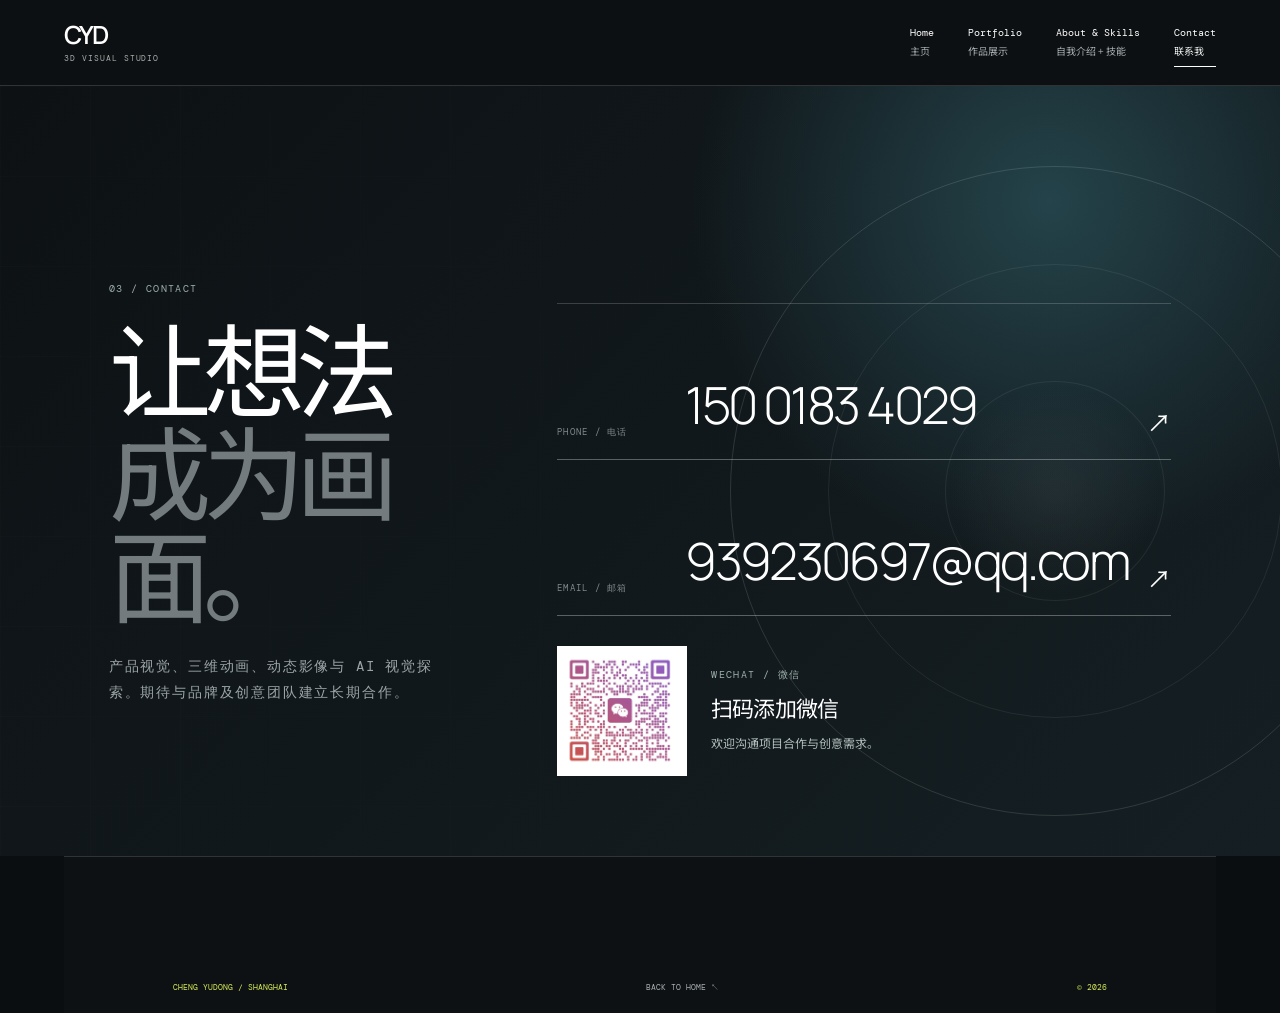
==== contact.html @ 66102607 "Publish Jadon portfolio website" ====
<!doctype html>
<html lang="zh-CN">
<head>
  <meta charset="UTF-8">
  <meta name="viewport" content="width=device-width, initial-scale=1.0">
  <meta name="description" content="联系三维视觉设计师程玉栋。">
  <title>联系我 | 程玉栋</title>
  <link rel="preconnect" href="https://fonts.googleapis.com">
  <link rel="preconnect" href="https://fonts.gstatic.com" crossorigin>
  <link href="https://fonts.googleapis.com/css2?family=DM+Mono:wght@400;500&family=Manrope:wght@300;400;500;600&family=Noto+Sans+SC:wght@300;400;500;600&display=swap" rel="stylesheet">
  <link rel="stylesheet" href="styles.css">
</head>
<body class="contact-page">
  <header class="inner-header dark"><a class="inner-logo" href="index.html"><b>CYD</b><span>3D VISUAL STUDIO</span></a><nav><a href="index.html">Home <small>主页</small></a><a href="works.html">Portfolio <small>作品展示</small></a><a href="profile.html">About & Skills <small>自我介绍 + 技能</small></a><a class="active" href="contact.html">Contact <small>联系我</small></a></nav><button class="menu-toggle" aria-label="打开导航" aria-expanded="false"><i></i><i></i></button></header>
  <main class="contact-main">
    <div class="contact-orbit"></div>
    <section class="contact-lead"><p>03 / CONTACT</p><h1>让想法<br><span>成为画面。</span></h1><p>产品视觉、三维动画、动态影像与 AI 视觉探索。期待与品牌及创意团队建立长期合作。</p></section>
    <section class="contact-details"><a class="contact-line" href="tel:15001834029"><small>PHONE / 电话</small><strong>150 0183 4029</strong><b>↗</b></a><a class="contact-line" href="mailto:939230697@qq.com"><small>EMAIL / 邮箱</small><strong>939230697@qq.com</strong><b>↗</b></a><div class="wechat-card"><img src="assets/profile/wechat-qr.jpg" alt="程玉栋微信二维码"><div><small>WECHAT / 微信</small><strong>扫码添加微信</strong><p>欢迎沟通项目合作与创意需求。</p></div></div></section>
  </main>
  <footer class="contact-foot"><span>CHENG YUDONG / SHANGHAI</span><a href="index.html">BACK TO HOME ↖</a><span>© 2026</span></footer>
  <script src="script.js"></script>
</body>
</html>
---- styles.css ----
:root{--ink:#111314;--muted:#697074;--paper:#f4f2ee;--line:#d9d7d2;--lime:#d7ed54;--accent:#8ca3ff}*{box-sizing:border-box}html{scroll-behavior:smooth}body{margin:0;color:var(--ink);background:var(--paper);font-family:Manrope,"Noto Sans SC",sans-serif}button{font:inherit}.site-header{height:82px;display:flex;align-items:center;padding:0 4.2vw;position:absolute;inset:0 0 auto;z-index:5;color:#fff;border-bottom:1px solid #ffffff26}.logo{font-size:25px;line-height:1;font-weight:700;letter-spacing:-.08em;color:inherit;text-decoration:none}.logo span,footer span{color:var(--lime)}.desktop-nav{display:flex;gap:28px;margin:auto}.desktop-nav a,.header-call{color:inherit;text-decoration:none;font:500 10px "DM Mono",monospace;letter-spacing:.04em}.header-call{border:1px solid #ffffff55;border-radius:50px;padding:10px 14px}.header-call b{color:var(--lime);margin-left:7px}.menu-toggle{display:none}.hero{min-height:710px;height:100vh;max-height:980px;background:#111;position:relative;overflow:hidden;color:#fff}.hero-image{position:absolute;inset:0;background:linear-gradient(90deg,#0c1218cc 0%,#0b121455 43%,#080d0f60 100%),url('assets/works/x1.jpg') center/cover;transform:scale(1.03);animation:heroZoom 12s ease-out both}.hero-shadow{position:absolute;inset:auto 0 0;height:60%;background:linear-gradient(transparent,#0b0e10aa)}@keyframes heroZoom{to{transform:scale(1)}}.hero-content{position:absolute;z-index:1;left:12vw;top:26vh}.kicker,.eyebrow{font:500 10px "DM Mono",monospace;letter-spacing:.13em;margin:0;color:inherit}.kicker:before,.eyebrow:before{content:"";display:inline-block;width:28px;height:1px;background:currentColor;margin:0 10px 3px 0}.hero h1{font-size:clamp(66px,9.2vw,145px);line-height:.82;letter-spacing:-.09em;margin:25px 0}.hero h1 span{font-size:.23em;letter-spacing:.09em;font-weight:500}.hero-description{font-size:15px;line-height:1.9;color:#e4e9ed}.round-link{display:flex;align-items:center;justify-content:center;flex-direction:column;margin-top:55px;width:110px;height:110px;border:1px solid #ffffff77;border-radius:50%;color:#fff;text-decoration:none;transition:.3s}.round-link:hover{color:var(--ink);background:var(--lime);border-color:var(--lime);transform:rotate(-6deg)}.round-link small{font:9px "DM Mono",monospace;letter-spacing:.08em}.round-link strong{font-size:12px}.round-link b{margin-top:5px}.hero-side{position:absolute;z-index:1;right:4.2vw;bottom:130px;writing-mode:vertical-rl;font:9px "DM Mono",monospace;letter-spacing:.14em;color:#d7ed54}.hero-bottom{position:absolute;z-index:1;bottom:24px;left:4.2vw;right:4.2vw;display:flex;justify-content:space-between;color:#d5d8d9;font:9px "DM Mono",monospace;letter-spacing:.12em}.section{padding:130px 8.5vw;display:grid;grid-template-columns:18% 1fr;gap:7vw}.section-label{font:10px "DM Mono",monospace;letter-spacing:.09em;line-height:1.7}.section-label span{display:block;color:#9ca1a1;margin-bottom:18px}.section-label p{margin:0;font-family:Manrope,"Noto Sans SC",sans-serif;font-weight:600}.about{background:#fff;grid-template-columns:16% 1fr 30%;gap:5vw}.about-main h2,.skill-intro h2,.works h2,.experience h2,footer h2{font-weight:600;letter-spacing:-.065em;line-height:1.15;margin:18px 0 28px;font-size:clamp(36px,4.1vw,63px)}.about-main h2 em,.skill-intro em,footer h2 em{font-style:normal;color:#8096e7}.about-text{max-width:590px;color:var(--muted);font-size:14px;line-height:2}.facts{display:grid;grid-template-columns:repeat(3,1fr);max-width:630px;margin-top:48px;border-top:1px solid var(--line);padding-top:20px}.facts div{display:flex;flex-direction:column;gap:5px}.facts b{font-size:26px;letter-spacing:-.06em}.facts sup{font-size:12px;color:#8299e7}.facts span{font-size:11px;color:var(--muted)}.about-card{align-self:end;background:#eff0ec}.about-card img{width:100%;display:block;aspect-ratio:1.2;object-fit:cover}.about-card div{padding:22px}.about-card small{font:9px "DM Mono",monospace;color:#7581ac}.about-card strong{display:block;margin-top:10px;line-height:1.7;font-size:14px}.soft-section{background:#e8e9e4;grid-template-columns:18% 1fr}.skill-intro{max-width:600px}.skill-intro>p:last-child{font-size:14px;color:#62686b;line-height:1.9;max-width:430px}.tool-grid{grid-column:2;display:grid;grid-template-columns:repeat(4,1fr);margin-top:30px;border-top:1px solid #cdd0c7}.tool{min-height:270px;padding:27px 22px;border-right:1px solid #cdd0c7;position:relative}.tool:first-child{border-left:1px solid #cdd0c7}.tool-no{font:9px "DM Mono",monospace;color:#8d9292}.tool-icon{display:block;width:39px;height:39px;margin:35px 0 28px;position:relative}.cube{border:1.5px solid #111;transform:rotate(30deg) skewY(-12deg)}.sun{border:1.5px solid #111;border-radius:50%;box-shadow:0 -11px 0 -10px #111,0 11px 0 -10px #111,11px 0 0 -10px #111,-11px 0 0 -10px #111}.layers:before,.layers:after{content:"";position:absolute;width:30px;height:19px;border:1.5px solid #111;transform:skewY(-20deg)}.layers:before{top:8px;left:4px}.layers:after{top:16px;left:9px}.frame{border:1.5px solid #111;border-radius:50% 50% 0 50%}.tool h3{font-size:14px;margin:0 0 12px}.tool p{font-size:11px;line-height:1.8;color:#6d7274;margin:0}.works{display:block;background:#fff;padding-top:130px}.works-heading{display:grid;grid-template-columns:18% 1fr 200px;align-items:end;margin-bottom:42px}.works-heading h2{margin-bottom:0}.works-note{font-size:11px;line-height:1.8;color:var(--muted);margin:0}.work-filters{display:flex;gap:27px;border-bottom:1px solid var(--line);padding-bottom:18px;margin-bottom:32px}.work-filters button{border:0;background:none;padding:0;color:#899093;font-size:11px;cursor:pointer}.work-filters button.active{color:#111;font-weight:700}.work-grid{display:grid;grid-template-columns:repeat(12,1fr);gap:22px}.work-card{border:0;padding:0;grid-column:span 4;background:#e8e8e8;position:relative;min-height:260px;cursor:pointer;overflow:hidden;text-align:left}.work-card.card-wide{grid-column:span 8}.work-card.card-tall{grid-row:span 2}.work-card img{display:block;width:100%;height:100%;min-height:260px;object-fit:cover;transition:transform .8s cubic-bezier(.2,.75,.2,1),filter .4s}.work-card span{position:absolute;inset:auto 0 0;padding:20px;color:#fff;background:linear-gradient(transparent,#091014d9);display:flex;flex-direction:column;gap:3px;opacity:0;transform:translateY(10px);transition:.35s}.work-card small{font:9px "DM Mono",monospace;letter-spacing:.1em;color:var(--lime)}.work-card b{font-size:16px}.work-card i{font-style:normal;font-size:10px;margin-top:5px}.work-card:hover img{transform:scale(1.045);filter:brightness(.75)}.work-card:hover span{opacity:1;transform:none}.work-card.hidden{display:none}.experience{background:#15191d;color:#f6f7f5}.experience .section-label span{color:#87919a}.experience-content h2 span{color:var(--lime)}.experience-list{margin-top:65px;border-top:1px solid #ffffff29}.experience-list article{display:grid;grid-template-columns:150px 1fr;gap:40px;padding:26px 0;border-bottom:1px solid #ffffff29}.experience-list time{font:10px "DM Mono",monospace;color:var(--lime)}.experience-list h3{font-size:17px;margin:0 0 5px}.experience-list b{font-size:11px;color:#a9b1b9}.experience-list p{font-size:12px;line-height:1.8;color:#aeb5ba;max-width:550px;margin:13px 0 0}footer{padding:130px 8.5vw 26px;background:var(--lime);color:#15191d}footer h2{font-size:clamp(47px,6.5vw,100px);margin:25px 0 70px}footer h2 em{color:#7183c8}.phone{border-bottom:1px solid #465034;padding-bottom:20px;display:flex;gap:25px;align-items:baseline;max-width:600px;color:inherit;text-decoration:none;font-size:clamp(25px,3.5vw,52px);letter-spacing:-.06em}.phone span{font:10px "DM Mono",monospace;letter-spacing:.1em;color:#566536}.phone b{margin-left:auto;font-size:24px}.footer-bottom{border-top:1px solid #53632d;margin-top:130px;padding-top:20px;display:flex;justify-content:space-between;align-items:center;font:9px "DM Mono",monospace;letter-spacing:.05em}.footer-bottom>a{color:#111;text-decoration:none}.footer-bottom>a:first-child{font:700 22px Manrope,sans-serif;letter-spacing:-.07em}.footer-bottom p{margin:0}.lightbox{padding:0;border:0;max-width:min(1000px,90vw);background:#101214;color:white}.lightbox::backdrop{background:#000c}.lightbox img{display:block;max-width:100%;max-height:75vh;object-fit:contain}.lightbox div{padding:18px 22px}.lightbox small{font:10px "DM Mono",monospace;color:var(--lime)}.lightbox h3{margin:7px 0 0;font-size:19px}.close-lightbox{position:absolute;z-index:1;right:9px;top:9px;border:0;width:32px;height:32px;border-radius:50%;background:#ffffffdd;font-size:22px;cursor:pointer}.reveal{opacity:0;transform:translateY(22px);transition:opacity .7s ease,transform .7s ease}.reveal.visible{opacity:1;transform:none}
@media(max-width:800px){.site-header{height:68px;padding:0 6vw}.desktop-nav{position:absolute;top:68px;left:0;right:0;background:#14191e;display:none;flex-direction:column;padding:25px 6vw;gap:20px}.desktop-nav.open{display:flex}.header-call{display:none}.menu-toggle{display:flex;width:28px;height:20px;margin-left:auto;padding:0;background:transparent;border:0;flex-direction:column;justify-content:center;gap:7px}.menu-toggle i{display:block;width:25px;height:1px;background:#fff}.hero{min-height:650px;height:88vh}.hero-content{left:7vw;top:24vh}.hero-side{right:6vw;bottom:105px}.hero-bottom{left:6vw;right:6vw;font-size:8px}.section,.about{padding:85px 6vw;grid-template-columns:1fr;gap:35px}.section-label{display:flex;align-items:center;gap:18px}.section-label span{margin:0}.about-card{max-width:380px}.facts{gap:16px}.soft-section{grid-template-columns:1fr}.skill-intro h2{margin-top:14px}.tool-grid{grid-column:auto;grid-template-columns:1fr 1fr;margin-top:0}.tool{min-height:250px;border-bottom:1px solid #cdd0c7}.tool:nth-child(3){border-left:1px solid #cdd0c7}.works{padding:85px 6vw}.works-heading{grid-template-columns:1fr;gap:25px}.work-filters{gap:15px;overflow:auto;white-space:nowrap}.work-grid{grid-template-columns:1fr 1fr;gap:12px}.work-card,.work-card.card-wide{grid-column:span 1;min-height:160px}.work-card.card-tall{grid-row:span 1}.work-card img{min-height:160px}.work-card span{opacity:1;transform:none;padding:12px}.work-card b{font-size:12px}.work-card i{display:none}.experience-list article{grid-template-columns:1fr;gap:13px}.experience-content h2{font-size:40px}.phone{flex-wrap:wrap;gap:8px}.phone b{margin-left:auto}.footer-bottom{margin-top:75px;gap:12px;flex-wrap:wrap}.footer-bottom p{order:3;width:100%}}
@media(prefers-reduced-motion:reduce){html{scroll-behavior:auto}.hero-image{animation:none}.reveal{opacity:1;transform:none;transition:none}}

/* Software cards use their corresponding local vector marks. */
.app-icon img{display:block;width:32px;height:32px;object-fit:contain}.ai-featured{box-shadow:inset 0 0 0 1px #8aa6ff}
.profile-portrait{display:block;width:100%;height:410px;object-fit:cover;object-position:center 43%;background:#dce5e6}.film-card video{width:100%;height:100%;display:block;object-fit:cover;background:#101315;transition:transform .7s cubic-bezier(.2,.75,.2,1),filter .35s}.film-card:hover video{transform:scale(1.04);filter:brightness(.77)}

/* Refined identity, provided software marks, and contact layout. */
.cv-brand span{font-family:Manrope,"Noto Sans SC",sans-serif}.cv-intro h1{font-family:Manrope,"Noto Sans SC",sans-serif;font-size:clamp(49px,6.2vw,90px);line-height:.9;letter-spacing:-.075em}.cv-intro h1 span{font-family:Manrope,sans-serif;font-size:.32em;letter-spacing:.11em;margin-top:22px;text-transform:uppercase;color:#68726f}.cv-summary{font-size:15px;line-height:2.05;max-width:550px}.cv-card-grid{grid-template-columns:repeat(3,1fr)}.cv-card-grid article{min-height:246px;padding:26px}.cv-card-grid .app-icon{width:62px;height:62px;margin-bottom:30px;background:#f2f3f1!important;border:1px solid #e1e3df;border-radius:14px;padding:8px}.cv-card-grid .app-icon img{width:100%;height:100%;object-fit:contain}.inner-header nav a{display:flex;flex-direction:column;gap:4px}.inner-header nav a small{font:10px "Noto Sans SC",sans-serif;letter-spacing:0;color:#a4acad}.inner-header nav a.active small{color:#e5ecea}.contact-page{background:#0d1114;color:#f4f7f4}.contact-main{min-height:calc(100vh - 80px);padding:160px 8.5vw 95px;display:grid;grid-template-columns:1.05fr .95fr;gap:8vw;position:relative;overflow:hidden;background:radial-gradient(circle at 82% 15%,#24434a 0,transparent 29%),linear-gradient(135deg,#0d1114,#151f23)}.contact-main:after{content:"";position:absolute;inset:0;background:linear-gradient(90deg,#ffffff06 1px,transparent 1px),linear-gradient(#ffffff05 1px,transparent 1px);background-size:90px 90px;mask-image:linear-gradient(90deg,#0008,transparent 88%);pointer-events:none}.contact-lead,.contact-details{position:relative;z-index:1}.contact-lead>p:first-child,.contact-details small{font:10px "DM Mono",monospace;letter-spacing:.14em;color:#9caea9}.contact-lead h1{font-size:clamp(64px,7.5vw,124px);font-weight:300;letter-spacing:-.09em;line-height:.83;margin:30px 0}.contact-lead h1 span{color:#a7d9cf}.contact-lead>p:last-child{max-width:430px;font-size:14px;line-height:2;color:#b7c2c0}.contact-details{align-self:end;border-top:1px solid #ffffff2e}.contact-line{display:grid;grid-template-columns:132px 1fr auto;gap:18px;align-items:end;padding:23px 0;border-bottom:1px solid #ffffff2e;color:#f4f7f4;text-decoration:none;transition:.25s}.contact-line:hover{color:#b6ede0;padding-left:9px}.contact-line strong{font-size:clamp(19px,2.25vw,32px);font-weight:300;letter-spacing:-.045em}.contact-line b{font-size:22px;font-weight:400}.wechat-card{display:grid;grid-template-columns:130px 1fr;gap:24px;align-items:center;padding:30px 0 0}.wechat-card img{width:130px;aspect-ratio:1;object-fit:cover;background:#fff;padding:5px}.wechat-card div{display:flex;flex-direction:column;gap:9px}.wechat-card strong{font-size:22px;font-weight:400;letter-spacing:-.04em}.wechat-card p{font-size:12px;color:#aebbb8;line-height:1.8;margin:0}.contact-main aside{display:none}.contact-foot{background:#0d1114;border-top:1px solid #ffffff24;color:#9caea9}.contact-foot a{color:#e7f6f1}.contact-orbit{border-color:#73baad33}.contact-page .inner-header{background:#0d1114;border-bottom-color:#ffffff24}
@media(max-width:800px){.cv-intro h1{font-size:55px}.cv-card-grid{grid-template-columns:1fr 1fr}.contact-main{min-height:auto;padding:120px 6vw 70px;grid-template-columns:1fr;gap:60px}.contact-lead h1{font-size:63px}.contact-line{grid-template-columns:1fr auto;gap:8px}.contact-line small{grid-column:1/-1}.contact-line strong{font-size:21px}.wechat-card{grid-template-columns:105px 1fr}.wechat-card img{width:105px}.inner-header nav a small{display:block}}
.cv-intro h1{font-family:"Noto Serif SC","Songti SC",serif;font-size:clamp(38px,4.5vw,62px);letter-spacing:.04em;line-height:1.1}.cv-intro h1 .name-cn{display:block;font-size:1em;font-weight:500}.cv-intro h1 .name-en{display:block;margin-top:13px;font-family:Manrope,sans-serif;font-size:.35em;font-weight:400;letter-spacing:.18em;text-transform:uppercase;color:#68726f}.showcase-nav{background:#111a1e80;backdrop-filter:blur(18px) saturate(140%);-webkit-backdrop-filter:blur(18px) saturate(140%);border-bottom-color:#ffffff2c}.showcase-glass{padding:23px 25px;border:1px solid #ffffff3b;border-radius:18px;background:linear-gradient(135deg,#ffffff26,#ffffff09);backdrop-filter:blur(22px) saturate(145%);-webkit-backdrop-filter:blur(22px) saturate(145%);box-shadow:0 22px 70px #0004}.showcase-glass .showcase-eyebrow{margin:0;color:#e4f1ef;font:10px "DM Mono",monospace;letter-spacing:.16em}.showcase-glass .showcase-link{margin-top:18px}.showcase-slide:after{content:"";position:absolute;inset:0;background:linear-gradient(120deg,#1b3d4770,#07121722 48%,#ffffff10);backdrop-filter:blur(1px);pointer-events:none}.showcase-controls{padding:9px 12px;border:1px solid #ffffff2f;border-radius:15px;background:#10191d85;backdrop-filter:blur(16px);-webkit-backdrop-filter:blur(16px)}
.showcase-hud{position:absolute;z-index:5;left:50%;bottom:4.5vh;transform:translateX(-50%);width:min(580px,88vw);display:flex;flex-direction:column;align-items:center;gap:15px}.showcase-hud .showcase-copy,.showcase-hud .showcase-controls,.showcase-hud .showcase-bottom{position:static;left:auto;right:auto;bottom:auto;margin:0}.showcase-hud .showcase-copy{width:100%;text-align:center}.showcase-hud .showcase-link{margin-left:auto;margin-right:auto}.showcase-hud .showcase-controls{display:flex;align-items:center}.showcase-hud .showcase-bottom{width:100%;font-size:8px}.showcase-hud .showcase-bottom a{margin-left:auto}
.still-section{padding:115px 0 20px;border-top:1px solid #ffffff20}.still-section header{display:flex;align-items:end;gap:25px;margin-bottom:32px}.still-section header p{margin:0;font:10px "DM Mono",monospace;letter-spacing:.13em;color:#93a3a0}.still-section h2{margin:0;font-size:clamp(32px,4vw,58px);font-weight:300;letter-spacing:-.07em}.still-section header span{margin-left:auto;max-width:210px;font-size:12px;line-height:1.7;color:#a6b0ae}.still-grid{display:grid;grid-template-columns:repeat(12,1fr);gap:13px}.still-card{grid-column:span 4;min-height:250px;padding:0;border:0;background:#152025;color:#fff;position:relative;overflow:hidden;cursor:pointer;text-align:left}.still-card.still-wide{grid-column:span 8}.still-card img{width:100%;height:100%;min-height:250px;display:block;object-fit:cover;transition:transform .7s ease,filter .35s}.still-card span{position:absolute;left:0;right:0;bottom:0;padding:20px;font-size:12px;background:linear-gradient(transparent,#071014df);opacity:0;transform:translateY(8px);transition:.3s}.still-card:hover img{transform:scale(1.045);filter:brightness(.78)}.still-card:hover span{opacity:1;transform:none}
.video-wrap{background:#020304}.video-wrap video{transition:opacity .16s ease}.video-wrap video.is-loading{opacity:0}
@media(max-width:800px){.still-section{padding-top:75px}.still-section header{display:block}.still-section header span{display:block;margin:16px 0 0}.still-grid{grid-template-columns:1fr 1fr;gap:9px}.still-card,.still-card.still-wide{grid-column:span 1;min-height:170px}.still-card img{min-height:170px}.still-card span{opacity:1;transform:none;padding:12px;font-size:10px}}
@media(max-width:800px){.showcase-hud{bottom:28px;width:min(460px,88vw);gap:11px}.showcase-hud .showcase-copy{padding:17px 18px}.showcase-hud .showcase-bottom span:nth-child(2){display:none}}

/* Multi-page portfolio layouts */
.site-header:not(.on-dark){position:relative;color:var(--ink);border-bottom:1px solid var(--line)}.site-header:not(.on-dark) .header-call{border-color:#bfc2be}.site-header:not(.on-dark) .desktop-nav a.active{font-weight:700;border-bottom:1px solid #111;padding-bottom:4px}.inner-page{background:#fff;padding:0 8.5vw 130px}.page-title{padding:115px 0 85px;border-bottom:1px solid var(--line);max-width:960px}.page-title h1{font-size:clamp(55px,8vw,122px);line-height:.9;letter-spacing:-.085em;margin:24px 0}.page-title h1 span{font-size:.27em;letter-spacing:.07em}.page-title>p:last-child{font-size:14px;line-height:1.9;color:var(--muted);max-width:500px}.bio-grid{padding:100px 0;display:grid;grid-template-columns:.85fr 1fr;gap:11vw;max-width:1100px}.bio-image img{width:100%;aspect-ratio:.9;object-fit:cover}.bio-grid h2{font-size:clamp(35px,4vw,60px);line-height:1.15;letter-spacing:-.06em;margin:20px 0 28px}.bio-grid h2 span{color:#8296e8}.bio-grid article>p:not(.eyebrow){font-size:14px;line-height:2;color:#5d6569}.value-strip{display:grid;grid-template-columns:repeat(3,1fr);gap:1px;background:var(--line);margin:0 -8.5vw;padding:1px}.value-strip div{padding:45px 8.5vw;background:#15191d;color:white;display:flex;flex-direction:column;gap:7px}.value-strip b{font-size:42px;letter-spacing:-.07em}.value-strip sup{font-size:15px;color:var(--lime)}.value-strip span{font-size:11px;color:#b8c0c4}.career{padding:120px 0 0;max-width:900px}.career h2{font-size:clamp(42px,5vw,75px);letter-spacing:-.07em;margin:18px 0 55px}.timeline{border-top:1px solid var(--line)}.timeline article{display:grid;grid-template-columns:160px 1fr;gap:45px;padding:30px 0;border-bottom:1px solid var(--line)}.timeline time{font:10px "DM Mono",monospace;color:#7990df}.timeline h3{font-size:17px;margin:0 0 7px}.timeline b{font-size:11px;color:#737a7d}.timeline p{font-size:12px;line-height:1.9;color:#677074;max-width:560px}.skill-title{max-width:860px}.skill-detail-grid{display:grid;grid-template-columns:1fr 1fr;gap:1px;background:var(--line);margin:0 -8.5vw;padding:1px}.skill-detail{padding:58px 8.5vw;background:#edf0ea;min-height:420px}.skill-detail:nth-child(2),.skill-detail:nth-child(3){background:#f8f8f5}.skill-detail>span{font:10px "DM Mono",monospace;color:#7d91d8}.skill-detail h2{font-size:27px;letter-spacing:-.04em;margin:45px 0 8px}.skill-detail h3{font:500 11px "DM Mono",monospace;color:#667cbf;margin:0}.skill-detail p{font-size:13px;line-height:1.9;color:#626a6d;margin:25px 0}.skill-detail ul{margin:0;padding:0;list-style:none;font-size:11px;line-height:2;color:#3f4649}.skill-detail li:before{content:'+';color:#738ae3;margin-right:9px}.software-band{margin:0 -8.5vw -130px;padding:80px 8.5vw;background:#15191d;color:white}.software-band p{font:10px "DM Mono",monospace;letter-spacing:.12em;color:var(--lime)}.software-band div{display:flex;flex-wrap:wrap;gap:14px 27px;margin-top:35px}.software-band b{font-size:clamp(17px,2vw,30px);letter-spacing:-.06em}.works-page .page-title{max-width:none}.portfolio-grid{display:grid;grid-template-columns:repeat(12,1fr);gap:23px}.portfolio-card{grid-column:span 4;min-height:300px;display:block;position:relative;overflow:hidden;background:#e9e9e6;text-decoration:none;color:#fff}.portfolio-card.wide{grid-column:span 8}.portfolio-card img{width:100%;height:100%;min-height:300px;object-fit:cover;transition:transform .7s ease,filter .35s}.portfolio-card span{position:absolute;bottom:0;left:0;right:0;padding:24px;display:flex;flex-direction:column;gap:5px;background:linear-gradient(transparent,#0f1519e6);opacity:0;transform:translateY(13px);transition:.35s}.portfolio-card:hover img{transform:scale(1.04);filter:brightness(.77)}.portfolio-card:hover span{opacity:1;transform:none}.portfolio-card small{font:9px "DM Mono",monospace;color:var(--lime)}.portfolio-card b{font-size:16px}.portfolio-card i{font-size:10px;font-style:normal}.portfolio-card.hidden{display:none}.project-page{background:#111519;color:#f6f7f7}.project-main{min-height:100vh;padding:140px 8.5vw 90px}.back-link{font:10px "DM Mono",monospace;letter-spacing:.08em;text-decoration:none;color:#cad0d2}.project-meta{margin:90px 0 45px;max-width:700px}.project-meta h1{font-size:clamp(40px,5vw,80px);line-height:1.05;letter-spacing:-.07em;margin:17px 0}.project-meta>p:last-child{font-size:14px;line-height:1.8;color:#aeb5b8}.video-wrap{background:#050708;max-width:1200px;box-shadow:0 25px 70px #0008}.video-wrap video{display:block;width:100%;max-height:74vh;background:#050708}.project-credit{display:flex;justify-content:space-between;max-width:1200px;padding-top:16px;font:9px "DM Mono",monospace;letter-spacing:.1em;color:#899195}.home-intro{display:grid;grid-template-columns:17% 1fr .9fr;gap:6vw;padding:135px 8.5vw;background:#fff}.section-number{font:10px "DM Mono",monospace;letter-spacing:.1em;margin:0;color:#737d80}.home-intro h2{font-size:clamp(38px,4.6vw,66px);letter-spacing:-.07em;line-height:1.12;margin:18px 0 25px}.home-intro h2 span{color:#8196e6}.home-intro p:not(.eyebrow){font-size:14px;line-height:2;color:#626b6f;max-width:450px}.line-link{display:inline-flex;align-items:center;gap:30px;margin-top:28px;padding-bottom:7px;border-bottom:1px solid #667078;color:#111;text-decoration:none;font-size:12px}.line-link b{color:#7b90dc}.home-intro-image img{width:100%;height:100%;object-fit:cover;min-height:370px}.home-work-preview{padding:115px 8.5vw;background:#e9ece5}.preview-head{display:flex;justify-content:space-between;align-items:center;margin-bottom:35px}.preview-head .line-link{margin:0}.preview-grid{display:grid;grid-template-columns:2fr 1fr 1fr;gap:18px}.preview-card{display:block;position:relative;min-height:310px;overflow:hidden;color:#fff;text-decoration:none}.preview-card img{width:100%;height:100%;object-fit:cover;position:absolute;inset:0;transition:transform .7s}.preview-card span{position:absolute;inset:auto 0 0;padding:20px;background:linear-gradient(transparent,#0d1215df);display:flex;flex-direction:column;gap:4px}.preview-card small{font:9px "DM Mono",monospace;color:var(--lime)}.preview-card b{font-size:16px}.preview-card i{font-size:10px;font-style:normal}.preview-card:hover img{transform:scale(1.05)}
@media(max-width:800px){.site-header:not(.on-dark) .menu-toggle i{background:#111}.page-title{padding:80px 0 60px}.inner-page{padding:0 6vw 80px}.bio-grid{grid-template-columns:1fr;gap:40px;padding:65px 0}.value-strip{margin:0 -6vw;grid-template-columns:1fr}.value-strip div{padding:30px 6vw}.career{padding-top:75px}.timeline article{grid-template-columns:1fr;gap:14px}.skill-detail-grid{grid-template-columns:1fr;margin:0 -6vw}.skill-detail{padding:40px 6vw;min-height:0}.software-band{margin:0 -6vw -80px;padding:55px 6vw}.portfolio-grid{grid-template-columns:1fr 1fr;gap:12px}.portfolio-card,.portfolio-card.wide{grid-column:span 1;min-height:180px}.portfolio-card img{min-height:180px}.portfolio-card span{opacity:1;transform:none;padding:13px}.portfolio-card b{font-size:12px}.portfolio-card i{display:none}.project-main{padding:105px 6vw 65px}.project-meta{margin:65px 0 32px}.project-credit{gap:10px;flex-wrap:wrap}.home-intro{grid-template-columns:1fr;padding:80px 6vw;gap:25px}.home-intro-image{max-width:430px}.home-work-preview{padding:75px 6vw}.preview-head{align-items:flex-start;gap:20px}.preview-grid{grid-template-columns:1fr;gap:12px}.preview-card{min-height:260px}.preview-card.large{min-height:340px}.preview-card span{padding:15px}.preview-card i{display:none}}

/* Reference-inspired portfolio homepage */
.ref-home{background:#edf1f4;color:#132129}.ref-nav{height:76px;padding:0 5vw;display:flex;align-items:center;position:absolute;z-index:9;inset:0 0 auto;color:#f8fbfc;border-bottom:1px solid #ffffff36}.ref-logo{font-size:22px;color:inherit;text-decoration:none;font-weight:700;letter-spacing:-.08em}.ref-logo span{color:#a9e6f5}.ref-nav nav{margin:auto;display:flex;gap:30px}.ref-nav nav a{color:inherit;text-decoration:none;font-size:12px}.ref-contact{padding:9px 15px;border:1px solid #ffffff75;border-radius:30px;color:inherit;text-decoration:none;font-size:11px}.ref-contact b{color:#a9e6f5}.ref-hero{min-height:880px;position:relative;overflow:hidden;background:linear-gradient(120deg,#071e28,#0e3b4b 46%,#9eced8);color:#f7fcfd;padding:166px 8.5vw 75px}.ref-hero:before{content:"";position:absolute;inset:0;background:linear-gradient(90deg,#05212ddd,#07394730),url('assets/works/x1.jpg') center/cover;mix-blend-mode:luminosity;opacity:.53}.ref-hero-glow{position:absolute;width:690px;height:690px;border-radius:50%;right:-150px;top:40px;background:radial-gradient(circle,#d8ffff 0,#8dd6e233 42%,transparent 70%);filter:blur(5px)}.ref-hero-copy{position:relative;z-index:2;max-width:660px}.ref-hero-copy>p:first-child,.ref-overline{font:10px "DM Mono",monospace;letter-spacing:.13em}.ref-hero-copy h1{font-size:clamp(62px,8vw,126px);line-height:.84;letter-spacing:-.09em;margin:28px 0}.ref-hero-copy h1 span{font-size:.42em;letter-spacing:-.06em;font-weight:400}.ref-lead{font-size:15px;line-height:1.9;color:#d4edf2}.ref-data{display:flex;gap:40px;margin-top:55px}.ref-data div{display:flex;flex-direction:column}.ref-data strong{font-size:30px;letter-spacing:-.06em}.ref-data sup{font-size:13px;color:#a9e6f5}.ref-data span{font-size:10px;color:#c8e5e9;margin-top:5px}.ref-featured{position:absolute;z-index:2;right:7vw;bottom:60px;width:min(42vw,600px);height:380px}.ref-featured>p{position:absolute;right:0;top:-30px;margin:0;font:9px "DM Mono",monospace;letter-spacing:.1em}.feature-item{position:absolute;overflow:hidden;display:block;color:white;text-decoration:none;background:#1a353d;border:1px solid #ffffff2e}.feature-item img{width:100%;height:100%;display:block;object-fit:cover;filter:brightness(.62);transition:.55s}.feature-item span{position:absolute;z-index:1;inset:auto 0 0;padding:15px;background:linear-gradient(transparent,#06171dcc);display:flex;flex-direction:column;gap:3px}.feature-item b{font-size:15px}.feature-item small{font-size:9px;color:#a9e6f5}.feature-main{width:54%;height:100%;left:0;bottom:0}.feature-small{width:42%;height:31%;right:0}.feature-small.first{top:0}.feature-small.second{top:34.5%}.feature-small.third{bottom:0}.feature-item:hover img{filter:brightness(1);transform:scale(1.05)}.ref-section-title p{font:10px "DM Mono",monospace;letter-spacing:.14em;color:#5e7f8b;margin:0}.ref-section-title h2{font-size:clamp(40px,5vw,70px);letter-spacing:-.07em;margin:14px 0 0}.ref-about{padding:130px 8.5vw;background:#f6f6f2}.ref-about-grid{display:grid;grid-template-columns:.85fr 1.15fr;gap:11vw;max-width:1140px;margin:70px auto 0}.ref-about-grid figure{margin:0}.ref-about-grid figure img{width:100%;aspect-ratio:.9;object-fit:cover}.ref-about-grid figcaption{font:9px "DM Mono",monospace;letter-spacing:.1em;margin-top:10px;color:#70818b}.ref-about-grid article h3{font-size:clamp(31px,3.7vw,53px);line-height:1.13;letter-spacing:-.06em;margin:17px 0 28px}.ref-about-grid article h3 span{color:#628ca0}.ref-about-grid article>p:not(.ref-overline){font-size:14px;color:#59676d;line-height:2}.ref-about-grid dl{margin:32px 0 0;border-top:1px solid #d5d9d6}.ref-about-grid dl div{display:grid;grid-template-columns:110px 1fr;padding:14px 0;border-bottom:1px solid #d5d9d6;font-size:12px}.ref-about-grid dt{color:#688a99}.ref-about-grid dd{margin:0}.ref-text-link{display:inline-flex;gap:27px;color:#24333a;text-decoration:none;font-size:12px;border-bottom:1px solid #73848b;padding:0 0 7px;margin-top:30px}.ref-text-link b{color:#4a8da8}.ref-career-strip{margin:80px -8.5vw -130px;padding:40px 8.5vw;display:grid;grid-template-columns:repeat(3,1fr);gap:20px;background:#153241;color:white}.ref-career-strip strong{font-size:13px;font-weight:500}.ref-career-strip span{color:#a9e6f5;font-size:24px;letter-spacing:-.06em;margin-right:8px}.ref-strengths{padding:130px 8.5vw;background:#e3ecee}.strength-grid{display:grid;grid-template-columns:1fr 1fr;gap:16px;margin-top:65px}.strength-grid article{min-height:300px;padding:30px;background:#f7faf9;border:1px solid #c5d3d5}.strength-grid article>span{font:10px "DM Mono",monospace;color:#6993a5}.strength-grid h3{font-size:25px;letter-spacing:-.05em;margin:40px 0 14px}.strength-grid p{font-size:13px;line-height:1.9;color:#58666d;max-width:470px}.strength-grid em{font:10px "DM Mono",monospace;font-style:normal;border:1px solid #b5c9cf;padding:6px 8px;display:inline-block;margin:10px 6px 0 0;color:#547889}.ref-centered{display:flex;width:max-content;margin:50px auto 0}.ref-projects{padding:130px 8.5vw;background:#f7f8f6}.case-list{max-width:1050px;margin:70px auto 0}.case-list article{display:grid;grid-template-columns:.9fr 1.1fr;gap:8vw;padding:45px 0;border-top:1px solid #cbd0ce}.case-list article:last-child{border-bottom:1px solid #cbd0ce}.case-list article>a{display:block;overflow:hidden}.case-list img{width:100%;aspect-ratio:1.45;object-fit:cover;display:block;transition:.5s}.case-list article>a:hover img{transform:scale(1.04)}.case-copy small{font:10px "DM Mono",monospace;color:#6791a5}.case-copy h3{font-size:31px;letter-spacing:-.05em;margin:13px 0 6px}.case-copy>p{font-size:12px;line-height:1.85;color:#657177}.case-copy>strong{display:block;line-height:1.7;font-size:13px;margin:20px 0}.case-copy em{font:10px "DM Mono",monospace;color:#577f91;border:1px solid #b7c7c9;padding:5px 7px;font-style:normal;display:inline-block;margin-right:6px}.case-link{display:inline-block;color:#222f35;text-decoration:none;font-size:12px;margin-top:23px;border-bottom:1px solid #76858a;padding-bottom:5px}.ref-works{padding:130px 8.5vw;background:#172f3b;color:#f3f7f8}.ref-works .ref-section-title p{color:#a9e6f5}.ref-works .ref-section-title h2{color:white}.work-intro{color:#bbd0d5;font-size:13px;margin:22px 0 50px}.ref-work-grid{display:grid;grid-template-columns:repeat(3,1fr);gap:14px}.ref-work-grid a{position:relative;display:block;overflow:hidden;color:#fff;text-decoration:none;background:#203e4c}.ref-work-grid img{display:block;width:100%;aspect-ratio:1.45;object-fit:cover;transition:.5s;filter:brightness(.8)}.ref-work-grid span{position:absolute;inset:auto 0 0;padding:15px;background:linear-gradient(transparent,#07161dce);font:11px "DM Mono",monospace;letter-spacing:.05em}.ref-work-grid a:hover img{transform:scale(1.06);filter:brightness(1)}
@media(max-width:900px){.ref-nav{height:67px;padding:0 6vw}.ref-nav nav{position:absolute;top:67px;left:0;right:0;padding:26px 6vw;background:#153241;display:none;flex-direction:column;gap:20px}.ref-nav nav.open{display:flex}.ref-contact{display:none}.ref-nav .menu-toggle{display:flex;margin-left:auto;border:0;background:transparent;flex-direction:column;gap:6px}.ref-nav .menu-toggle i{width:25px;height:1px;background:#fff}.ref-hero{padding:125px 6vw 65px;min-height:860px}.ref-hero-copy h1{font-size:60px}.ref-data{gap:18px}.ref-data strong{font-size:24px}.ref-featured{width:88vw;right:6vw;bottom:55px;height:290px}.ref-about,.ref-strengths,.ref-projects,.ref-works{padding:85px 6vw}.ref-about-grid{grid-template-columns:1fr;gap:45px;margin-top:45px}.ref-about-grid figure{max-width:440px}.ref-career-strip{margin:60px -6vw -85px;padding:30px 6vw;grid-template-columns:1fr;gap:15px}.strength-grid{grid-template-columns:1fr;margin-top:40px}.strength-grid article{min-height:0}.case-list{margin-top:45px}.case-list article{grid-template-columns:1fr;gap:24px}.ref-work-grid{grid-template-columns:1fr 1fr}.ref-work-grid span{font-size:9px}.ref-lead br{display:none}}

/* Final three-entry site */
.cinema-home{background:#050606;color:#fff;overflow:hidden}.cinema-header{height:86px;position:fixed;z-index:20;inset:0 0 auto;display:flex;align-items:center;padding:0 4.2vw;border-bottom:1px solid #ffffff22}.cinema-logo,.inner-logo{color:inherit;text-decoration:none;display:flex;flex-direction:column}.cinema-logo span,.inner-logo b{font-size:25px;line-height:1;font-weight:600;letter-spacing:-.08em}.cinema-logo small,.inner-logo span{font:8px "DM Mono",monospace;letter-spacing:.12em;margin-top:6px;color:#a9aaab}.cinema-header nav{display:flex;gap:38px;margin-left:auto}.cinema-header nav a{color:#fff;text-decoration:none;font:10px "DM Mono",monospace;display:flex;flex-direction:column;gap:5px}.cinema-header nav a span{font:10px "Noto Sans SC",sans-serif;color:#9da3a5}.cinema-stage{height:100vh;min-height:720px;position:relative;overflow:hidden}.cinema-video{position:absolute;inset:0;width:100%;height:100%;object-fit:cover}.cinema-overlay{position:absolute;inset:0;background:linear-gradient(90deg,#030405e8 0%,#05060688 42%,#05060635 68%,#030405ad),linear-gradient(0deg,#020303c9 0%,transparent 45%)}.cinema-grain{position:absolute;inset:0;opacity:.045;pointer-events:none;background-image:url("data:image/svg+xml,%3Csvg viewBox='0 0 180 180' xmlns='http://www.w3.org/2000/svg'%3E%3Cfilter id='n'%3E%3CfeTurbulence type='fractalNoise' baseFrequency='.9' numOctaves='3'/%3E%3C/filter%3E%3Crect width='100%25' height='100%25' filter='url(%23n)'/%3E%3C/svg%3E")}.cinema-copy{position:absolute;z-index:3;left:8vw;top:23%;max-width:720px}.cinema-kicker,.section-kicker{font:9px "DM Mono",monospace;letter-spacing:.18em;color:#c5c9ca}.cinema-copy h1{font-size:clamp(54px,7vw,108px);font-weight:400;line-height:1.04;letter-spacing:-.07em;margin:23px 0}.cinema-copy h1 em{font-style:normal;color:#b4b1aa}.cinema-copy>p:not(.cinema-kicker){font-size:14px;line-height:1.9;color:#c8ccce}.cinema-cta{display:flex;justify-content:space-between;align-items:center;width:190px;margin-top:35px;padding:15px 18px;color:#fff;text-decoration:none;border:1px solid #ffffff66;font-size:12px;transition:.3s}.cinema-cta:hover{background:#fff;color:#111}.cinema-portals{position:absolute;z-index:4;right:4.2vw;bottom:80px;width:min(600px,48vw);display:grid;grid-template-columns:1.45fr 1fr 1fr;border-top:1px solid #ffffff4a;border-bottom:1px solid #ffffff4a}.cinema-portals a{min-height:145px;padding:19px;border-left:1px solid #ffffff3d;color:#fff;text-decoration:none;position:relative;display:flex;flex-direction:column;transition:.35s}.cinema-portals a:last-child{border-right:1px solid #ffffff3d}.cinema-portals small{font:9px "DM Mono",monospace;color:#92999c}.cinema-portals strong{font-size:14px;font-weight:400;margin:auto 0 5px}.cinema-portals span{font:8px "DM Mono",monospace;letter-spacing:.09em;color:#92999c}.cinema-portals b{position:absolute;right:16px;top:16px;font-weight:300;color:#babdbd}.cinema-portals a:hover{background:#f2f1ed;color:#111;transform:translateY(-7px)}.cinema-portals a:hover span,.cinema-portals a:hover small{color:#65696a}.cinema-foot{position:absolute;z-index:4;left:4.2vw;right:4.2vw;bottom:20px;display:flex;justify-content:space-between;align-items:center;font:8px "DM Mono",monospace;letter-spacing:.12em;color:#8e9496}.sound-toggle{border:0;background:none;color:inherit;font:inherit;letter-spacing:inherit;cursor:pointer}.inner-header{height:86px;display:flex;align-items:center;padding:0 5vw;border-bottom:1px solid #d9dcdd;color:#172027;background:#f5f5f2;position:relative;z-index:10}.inner-header.dark{background:#0d1012;color:#fff;border-color:#ffffff25}.inner-header nav{display:flex;gap:34px;margin-left:auto}.inner-header nav a{color:inherit;text-decoration:none;font:10px "DM Mono",monospace;padding:8px 0}.inner-header nav a.active{border-bottom:1px solid currentColor}.profile-page{background:#f5f5f2;color:#172027}.profile-hero{padding:100px 8.5vw 110px;display:grid;grid-template-columns:13% 1.1fr .6fr;gap:6vw;align-items:end}.page-index{align-self:start;font:9px "DM Mono",monospace;letter-spacing:.12em;color:#6d7477}.profile-hero h1{font-size:clamp(52px,7.5vw,115px);line-height:.86;letter-spacing:-.085em;margin:22px 0}.profile-hero h1 span{display:block;font-size:.24em;letter-spacing:.05em;margin-top:28px;color:#697377}.profile-lead{font-size:14px;line-height:1.95;color:#636d71;max-width:520px}.profile-hero figure{margin:0}.profile-hero figure img{width:100%;aspect-ratio:.84;object-fit:cover}.profile-hero figcaption{font:8px "DM Mono",monospace;letter-spacing:.1em;margin-top:10px;color:#747d80}.profile-story{padding:110px 14vw;display:grid;grid-template-columns:24% 1fr;gap:8vw;background:#172027;color:#f5f5f2}.profile-story aside p,.software-section header p,.capability-section header p,.career-section header p{font:9px "DM Mono",monospace;letter-spacing:.15em;margin:0;color:#8a9599}.profile-story aside span{display:block;font-size:22px;margin-top:12px}.profile-story h2{font-size:clamp(35px,4.5vw,66px);line-height:1.18;letter-spacing:-.06em;margin:0 0 35px}.profile-story h2 span{color:#aeb5b7}.profile-story article>p{font-size:14px;line-height:2;color:#b9c0c2}.profile-story dl{margin:38px 0 0;border-top:1px solid #ffffff27}.profile-story dl div{display:grid;grid-template-columns:120px 1fr;gap:20px;padding:14px 0;border-bottom:1px solid #ffffff27;font-size:12px}.profile-story dt{color:#8d989b}.profile-story dd{margin:0}.software-section,.capability-section,.career-section{padding:120px 8.5vw}.software-section header h2,.capability-section header h2,.career-section header h2{font-size:clamp(40px,5vw,74px);letter-spacing:-.07em;margin:13px 0 55px}.software-section header h2 span,.capability-section header h2 span{font-size:.32em;letter-spacing:.03em;color:#747c7f}.software-grid{display:grid;grid-template-columns:repeat(3,1fr);gap:1px;background:#d1d4d4;border:1px solid #d1d4d4}.software-grid article{background:#fff;padding:34px;min-height:270px}.software-grid i{display:grid;place-items:center;width:52px;height:52px;border:1px solid #222;font:500 13px "DM Mono",monospace;font-style:normal;margin-bottom:35px}.software-grid h3{font-size:17px;margin:0 0 13px}.software-grid p{font-size:12px;line-height:1.85;color:#687174}.capability-section{background:#e5e7e4}.capability-grid{display:grid;grid-template-columns:repeat(3,1fr);gap:16px}.capability-grid article{background:#f8f8f5;padding:28px;min-height:245px}.capability-grid article>span{font:9px "DM Mono",monospace;color:#7b8386}.capability-grid h3{font-size:20px;margin:40px 0 18px}.capability-grid h3 small{display:block;font:8px "DM Mono",monospace;color:#858d90;margin-top:6px}.capability-grid p{font-size:12px;line-height:1.85;color:#687174}.career-section{background:#fff}.career-section>div{border-top:1px solid #d4d7d7}.career-section article{display:grid;grid-template-columns:150px 1fr 120px 1.4fr;gap:25px;align-items:center;padding:25px 0;border-bottom:1px solid #d4d7d7}.career-section time{font:9px "DM Mono",monospace;color:#6e777a}.career-section h3{font-size:15px;margin:0}.career-section b{font-size:11px;color:#727a7d}.career-section p{font-size:11px;line-height:1.7;color:#737b7e}.inner-footer{padding:100px 8.5vw 28px;background:#0e1113;color:#fff;display:grid;grid-template-columns:1fr 1fr;gap:50px}.inner-footer>div p{font-size:13px}.inner-footer h2{font-size:clamp(45px,6vw,90px);margin:8px 0}.inner-footer>a{align-self:center;border-bottom:1px solid #ffffff5e;padding-bottom:18px;color:white;text-decoration:none;display:grid;grid-template-columns:80px 1fr auto;align-items:end}.inner-footer>a span{font:9px "DM Mono",monospace;color:#8d9699}.inner-footer>a b{font-size:clamp(22px,3vw,43px);font-weight:400}.inner-footer>a i{font-size:22px;font-style:normal}.inner-footer>p{grid-column:span 2;border-top:1px solid #ffffff26;padding-top:18px;font:8px "DM Mono",monospace;color:#737c7f}.portfolio-page{background:#0d1012;color:#fff}.portfolio-main{padding:100px 6vw 130px}.portfolio-title{display:flex;align-items:end;justify-content:space-between;margin-bottom:70px}.portfolio-title>div>p,.contact-main section>p{font:9px "DM Mono",monospace;letter-spacing:.13em;color:#838b8e}.portfolio-title h1{font-size:clamp(58px,8vw,125px);line-height:.83;letter-spacing:-.08em;font-weight:400;margin:22px 0 0}.portfolio-title h1 span{color:#777d7f}.portfolio-title>p{max-width:420px;font-size:13px;line-height:1.85;color:#9ca3a5}.portfolio-page .work-filters{border-color:#ffffff28}.portfolio-page .work-filters button{color:#747d80}.portfolio-page .work-filters button.active{color:#fff}.film-grid{display:grid;grid-template-columns:repeat(12,1fr);gap:16px}.film-card{grid-column:span 4;min-height:330px;position:relative;overflow:hidden;color:#fff;text-decoration:none;background:#191d20}.film-card.film-wide{grid-column:span 8}.film-card img{position:absolute;width:100%;height:100%;object-fit:cover;filter:brightness(.72);transition:.65s}.film-card span{position:absolute;inset:0;padding:24px;display:flex;flex-direction:column;background:linear-gradient(0deg,#050607d4,transparent 62%)}.film-card small{font:8px "DM Mono",monospace;color:#a8afb1}.film-card b{font-size:22px;font-weight:400;margin-top:auto}.film-card i{font-size:11px;font-style:normal;color:#afb4b5;margin-top:4px}.film-card strong{font:8px "DM Mono",monospace;margin-top:14px;opacity:0;transform:translateY(5px);transition:.35s}.film-card:hover img{transform:scale(1.05);filter:brightness(.95)}.film-card:hover strong{opacity:1;transform:none}.film-card.hidden{display:none}.portfolio-footer{padding:100px 8.5vw 28px;background:#ecece8;color:#111}.portfolio-footer>p{font:9px "DM Mono",monospace}.portfolio-footer h2{font-size:clamp(45px,6vw,86px);margin:20px 0}.portfolio-footer>a{display:inline-flex;gap:55px;color:#111;text-decoration:none;border-bottom:1px solid #777;padding-bottom:10px}.portfolio-footer>span{display:block;margin-top:100px;border-top:1px solid #ccc;padding-top:16px;font:8px "DM Mono",monospace;color:#666}.project-page .inner-header{position:absolute;inset:0 0 auto;background:transparent}.project-footer{padding:45px 8.5vw;background:#ecece8;display:flex;justify-content:space-between}.project-footer a{color:#111;text-decoration:none;font-size:12px}.contact-page{background:#0b0e10;color:#fff;min-height:100vh}.contact-main{min-height:calc(100vh - 130px);padding:130px 8.5vw 80px;position:relative;overflow:hidden;display:flex;align-items:center}.contact-main section{position:relative;z-index:2;max-width:850px}.contact-main h1{font-size:clamp(55px,8vw,125px);line-height:1;letter-spacing:-.08em;font-weight:400;margin:25px 0}.contact-main h1 span{color:#747b7e}.contact-main section>p:nth-of-type(2){font-size:14px;line-height:1.9;color:#9da5a7}.contact-main section>a{display:grid;grid-template-columns:110px 1fr auto;align-items:end;max-width:650px;margin-top:65px;padding:0 0 20px;border-bottom:1px solid #ffffff4f;color:#fff;text-decoration:none}.contact-main section>a small{font:9px "DM Mono",monospace;color:#7f898c}.contact-main section>a strong{font-size:clamp(28px,4vw,58px);font-weight:300;letter-spacing:-.05em}.contact-main section>a b{font-size:24px}.contact-main aside{position:absolute;right:7vw;bottom:90px;display:flex;flex-direction:column;gap:8px;font:8px "DM Mono",monospace;color:#797f81}.contact-main aside p{color:#fff}.contact-orbit{position:absolute;width:650px;height:650px;border:1px solid #ffffff20;border-radius:50%;right:-100px;top:80px}.contact-orbit:before,.contact-orbit:after{content:"";position:absolute;border:1px solid #ffffff12;border-radius:50%}.contact-orbit:before{inset:15%}.contact-orbit:after{inset:33%;background:radial-gradient(circle,#9aa0a118,transparent 70%)}.contact-foot{height:44px;margin:0 5vw;border-top:1px solid #ffffff25;display:flex;align-items:center;justify-content:space-between;font:8px "DM Mono",monospace;color:#737a7c}.contact-foot a{color:#aab0b1;text-decoration:none}
@media(max-width:800px){.cinema-header,.inner-header{height:68px;padding:0 6vw}.cinema-header nav,.inner-header nav{position:absolute;top:68px;left:0;right:0;padding:25px 6vw;background:#111416;display:none;flex-direction:column;gap:19px}.cinema-header nav.open,.inner-header nav.open{display:flex}.cinema-header .menu-toggle,.inner-header .menu-toggle{display:flex;margin-left:auto;border:0;background:none;flex-direction:column;gap:6px}.cinema-header .menu-toggle i,.inner-header .menu-toggle i{width:25px;height:1px;background:currentColor}.cinema-stage{min-height:760px}.cinema-copy{left:6vw;right:6vw;top:17%}.cinema-copy h1{font-size:49px}.cinema-copy>p:not(.cinema-kicker) br{display:none}.cinema-portals{left:6vw;right:6vw;bottom:66px;width:auto;grid-template-columns:1fr}.cinema-portals a{min-height:70px;border-right:1px solid #ffffff3d;flex-direction:row;align-items:center;gap:15px}.cinema-portals strong{margin:0}.cinema-portals span{margin-left:auto;margin-right:25px}.cinema-portals b{top:26px}.cinema-foot{left:6vw;right:6vw;bottom:14px}.profile-hero{padding:70px 6vw 75px;grid-template-columns:1fr;gap:30px}.page-index{display:none}.profile-hero h1{font-size:58px}.profile-hero figure{max-width:380px}.profile-story{padding:75px 6vw;grid-template-columns:1fr;gap:40px}.software-section,.capability-section,.career-section{padding:75px 6vw}.software-grid,.capability-grid{grid-template-columns:1fr 1fr}.software-grid article{padding:24px;min-height:245px}.capability-grid article{min-height:220px;padding:22px}.career-section article{grid-template-columns:1fr;gap:8px}.career-section p{margin:4px 0}.inner-footer{padding:75px 6vw 25px;grid-template-columns:1fr}.inner-footer>a{grid-template-columns:65px 1fr auto}.inner-footer>p{grid-column:span 1}.portfolio-main{padding:70px 6vw 80px}.portfolio-title{display:block;margin-bottom:45px}.portfolio-title h1{font-size:60px}.portfolio-title>p{margin-top:35px}.film-grid{grid-template-columns:1fr 1fr;gap:10px}.film-card,.film-card.film-wide{grid-column:span 1;min-height:210px}.film-card span{padding:15px}.film-card b{font-size:15px}.film-card strong{display:none}.portfolio-footer{padding:70px 6vw 25px}.project-page .inner-header{position:absolute}.project-footer{padding:30px 6vw}.contact-main{padding:100px 6vw 70px;align-items:flex-start}.contact-main h1{font-size:57px;margin-top:35px}.contact-main section>a{grid-template-columns:1fr auto;margin-top:55px}.contact-main section>a small{grid-column:span 2;margin-bottom:10px}.contact-main section>a strong{font-size:35px}.contact-main aside{left:6vw;right:auto;bottom:60px}.contact-orbit{width:480px;height:480px;right:-280px}.contact-foot{margin:0 6vw}.contact-foot span:last-child{display:none}}

/* Full-screen work carousel, shaped around the reference site's homepage rhythm. */
.showcase-home{background:#090a0b;color:#fff;overflow:hidden}.showcase-nav{height:82px;position:fixed;z-index:10;inset:0 0 auto;display:flex;align-items:center;padding:0 4vw;border-bottom:1px solid #ffffff2c}.showcase-mark{color:#fff;text-decoration:none;font-size:24px;font-weight:600;letter-spacing:-.08em}.showcase-mark span{display:block;font:8px "DM Mono",monospace;letter-spacing:.14em;color:#a2a5a5;margin-top:5px}.showcase-nav nav{display:flex;gap:30px;margin-left:auto}.showcase-nav nav a{color:#fff;text-decoration:none;font:10px "DM Mono",monospace;display:flex;flex-direction:column;gap:5px;padding:10px 0}.showcase-nav nav a small{font:10px "Noto Sans SC",sans-serif;color:#bfc1c0}.showcase-nav nav a.active{color:#fff}.showcase{height:100vh;min-height:680px;position:relative;overflow:hidden}.showcase-slide{position:absolute;inset:0;opacity:0;visibility:hidden;transition:opacity .9s ease,visibility 0s linear .9s}.showcase-slide.active{opacity:1;visibility:visible;transition:opacity .9s ease}.showcase-slide video{width:100%;height:100%;object-fit:cover;filter:saturate(.72) contrast(1.08)}.showcase-shade{position:absolute;inset:0;background:linear-gradient(90deg,#08090ae8 0%,#08090a9c 36%,#08090a22 72%,#08090a88),linear-gradient(0deg,#08090ac7 0%,transparent 50%)}.showcase-copy{position:absolute;z-index:3;left:9vw;top:27%;max-width:650px}.showcase-eyebrow{font:9px "DM Mono",monospace;letter-spacing:.18em;color:#c2c4c3}.showcase-copy h1{font-size:clamp(65px,9vw,145px);line-height:.86;font-weight:300;letter-spacing:-.09em;margin:26px 0 16px}.showcase-subtitle{font:11px "DM Mono",monospace;letter-spacing:.17em;color:#d4d6d5;margin:0}.showcase-description{max-width:400px;margin:24px 0;color:#c7c9c8;font-size:14px;line-height:1.9}.showcase-link{display:inline-flex;gap:38px;border-bottom:1px solid #ffffff75;padding:0 0 9px;color:#fff;text-decoration:none;font-size:12px}.showcase-link b{font-size:17px;font-weight:300}.showcase-controls{position:absolute;z-index:4;left:9vw;bottom:17%;display:flex;align-items:center;gap:18px}.showcase-arrow{width:43px;height:43px;border:1px solid #ffffff5f;background:#0b0c0cb3;color:#fff;font-size:17px;cursor:pointer;transition:.25s}.showcase-arrow:hover{background:#fff;color:#111}.showcase-count{display:flex;align-items:center;gap:10px;font:10px "DM Mono",monospace;letter-spacing:.12em}.showcase-count b{font-size:15px;font-weight:400}.showcase-count i{display:block;width:42px;height:1px;background:#ffffff65}.showcase-count span{color:#979b9a}.showcase-rail{position:absolute;z-index:4;right:4vw;bottom:13%;display:flex;gap:2px}.showcase-rail button{width:120px;min-height:60px;padding:10px;background:#0a0b0bb0;border:1px solid #ffffff2d;color:#8e9291;text-align:left;cursor:pointer;transition:.3s}.showcase-rail button span{display:block;font:8px "DM Mono",monospace;margin-bottom:7px}.showcase-rail button b{font-size:11px;font-weight:400}.showcase-rail button.active{color:#fff;background:#ffffff25;border-color:#ffffff9b}.showcase-bottom{position:absolute;z-index:4;bottom:23px;left:4vw;right:4vw;display:flex;justify-content:space-between;align-items:center;font:8px "DM Mono",monospace;letter-spacing:.14em;color:#a1a4a3}.showcase-bottom a{color:#fff;text-decoration:none}
@media(max-width:800px){.showcase-nav{height:68px;padding:0 6vw}.showcase-nav nav{position:absolute;top:68px;left:0;right:0;display:none;padding:22px 6vw;background:#0a0b0c;flex-direction:column;gap:8px}.showcase-nav nav.open{display:flex}.showcase-nav .menu-toggle{display:flex;margin-left:auto;border:0;background:none;flex-direction:column;gap:6px}.showcase-nav .menu-toggle i{width:24px;height:1px;background:#fff}.showcase{min-height:720px}.showcase-copy{left:6vw;right:6vw;top:22%}.showcase-copy h1{font-size:59px}.showcase-description{font-size:13px;max-width:310px}.showcase-controls{left:6vw;bottom:23%}.showcase-rail{left:6vw;right:6vw;bottom:11%;overflow:auto}.showcase-rail button{min-width:112px}.showcase-bottom{left:6vw;right:6vw;bottom:18px}.showcase-bottom span:nth-child(2){display:none}}

/* Personal CV page: large editorial profile, tool cards, and skill cards. */
.cv-page{background:#f6f5f1;color:#191d20}.cv-nav{height:80px;padding:0 5vw;display:flex;align-items:center;border-bottom:1px solid #d6d4ce;background:#faf9f6}.cv-brand{color:#191d20;text-decoration:none;display:flex;align-items:center;gap:12px}.cv-brand b{font-size:24px;letter-spacing:-.08em}.cv-brand span{font:8px "DM Mono",monospace;letter-spacing:.11em;line-height:1.5;color:#777975}.cv-nav nav{display:flex;gap:31px;margin-left:auto}.cv-nav nav a{color:#565b5e;text-decoration:none;font:10px "DM Mono",monospace;display:flex;flex-direction:column;gap:4px;padding:8px 0}.cv-nav nav a small{font:10px "Noto Sans SC",sans-serif;color:#979997}.cv-nav nav a.active{color:#111;border-bottom:1px solid #111}.cv-intro{min-height:690px;padding:108px 11vw 95px;display:grid;grid-template-columns:1.1fr .65fr;gap:9vw;align-items:center}.cv-label,.cv-section header p,.cv-experience header p{font:9px "DM Mono",monospace;letter-spacing:.16em;color:#69726f}.cv-intro h1{font-size:clamp(60px,8vw,124px);font-weight:400;line-height:.8;letter-spacing:-.095em;margin:25px 0 0}.cv-intro h1 span{display:block;font-size:.25em;letter-spacing:.03em;margin-top:30px;color:#777f7d}.cv-meta{font:10px "DM Mono",monospace;letter-spacing:.12em;margin-top:26px;color:#252b2d}.cv-summary{font-size:14px;line-height:2;color:#656d6e;max-width:520px;margin:30px 0}.cv-intro-copy>a{font-size:12px;color:#1b2427;text-decoration:none;border-bottom:1px solid #606969;padding-bottom:8px;display:inline-flex;gap:33px}.avatar-card{margin:0;position:relative;background:#dce5e6;overflow:hidden;box-shadow:18px 18px 0 #1e2528}.avatar-art{height:450px;position:relative;background:linear-gradient(150deg,#9bb6bd,#dfe7e6 58%,#bacdce);overflow:hidden}.avatar-glow{position:absolute;width:260px;height:260px;border-radius:50%;background:#edf8f4a8;top:32px;left:50%;transform:translateX(-50%);filter:blur(6px)}.avatar-body{position:absolute;width:210px;height:200px;border-radius:48% 48% 0 0;background:#27363b;left:50%;bottom:-70px;transform:translateX(-50%)}.avatar-neck{position:absolute;width:46px;height:64px;background:#dfa983;left:50%;top:248px;transform:translateX(-50%);z-index:2}.avatar-head{position:absolute;width:165px;height:192px;border-radius:48% 48% 43% 43%;background:#edbd99;top:86px;left:50%;transform:translateX(-50%);z-index:3;box-shadow:inset -12px -3px #dc9e79}.avatar-ear{position:absolute;width:24px;height:38px;border-radius:50%;background:#e5ae88;top:90px}.avatar-ear.left{left:-14px}.avatar-ear.right{right:-14px}.avatar-hair{position:absolute;top:-11px;left:8px;width:148px;height:72px;border-radius:55% 45% 20% 20%;background:#20282b;transform:rotate(-4deg)}.avatar-glasses{position:absolute;left:25px;top:76px;display:flex;align-items:center;gap:10px}.avatar-glasses i{width:48px;height:35px;border:4px solid #263134;border-radius:10px;background:#b9dce244}.avatar-glasses b{position:absolute;width:12px;height:4px;background:#263134;left:49px}.avatar-eyes{position:absolute;top:91px;left:43px;display:flex;gap:41px}.avatar-eyes i{width:8px;height:8px;border-radius:50%;background:#243033}.avatar-nose{position:absolute;width:10px;height:18px;border-right:2px solid #b67759;border-bottom:2px solid #b67759;top:105px;left:77px;border-radius:0 0 5px 0}.avatar-mouth{position:absolute;width:25px;height:10px;border-bottom:2px solid #a85e57;border-radius:50%;top:141px;left:70px}.avatar-shirt{position:absolute;z-index:1;bottom:0;left:50%;width:194px;height:130px;background:#46616a;transform:translateX(-50%);clip-path:polygon(0 30%,38% 0,50% 19%,62% 0,100% 30%,100% 100%,0 100%)}.avatar-laptop{position:absolute;z-index:5;width:145px;height:78px;bottom:15px;right:18px;border-radius:6px 6px 0 0;background:#273437;transform:skewY(-7deg);box-shadow:0 7px #788c8f}.avatar-laptop span{position:absolute;inset:0;display:grid;place-items:center;color:#c8ebe9;font:20px "DM Mono",monospace}.avatar-card figcaption{display:flex;justify-content:space-between;gap:10px;padding:13px 15px;background:#20282b;color:#e8eeec;font:8px "DM Mono",monospace;letter-spacing:.08em}.avatar-card figcaption b{font-weight:400;color:#b4cecc}.cv-section,.cv-experience{padding:112px 8.5vw}.cv-section header{display:flex;align-items:end;justify-content:space-between;margin-bottom:55px}.cv-section header h2,.cv-experience h2{font-size:clamp(44px,5.4vw,82px);letter-spacing:-.075em;line-height:.9;margin:15px 0 0;font-weight:400}.cv-section header h2 span{font-size:.31em;letter-spacing:.04em;color:#878f8b}.cv-section header em{max-width:290px;font-size:12px;line-height:1.8;font-style:normal;color:#737c79}.cv-card-grid{display:grid;grid-template-columns:repeat(3,1fr);gap:12px}.cv-card-grid article{min-height:275px;padding:28px;background:#fff;border:1px solid #deded8;transition:transform .3s,box-shadow .3s}.cv-card-grid article:hover{transform:translateY(-5px);box-shadow:9px 9px 0 #1f292b}.app-icon{display:grid;place-items:center;width:48px;height:48px;border-radius:7px;color:#fff;font:12px "DM Mono",monospace;margin-bottom:36px}.app-icon.orange{background:#e77937}.app-icon.red{background:#e35b53}.app-icon.gray{background:#3d4446}.app-icon.blue{background:#5266be}.app-icon.navy{background:#304b71}.app-icon.cyan{background:#208caa}.cv-card-grid h3{font-size:17px;margin:0 0 12px}.cv-card-grid p{font-size:12px;color:#6b7475;line-height:1.85}.cv-skills{background:#202a2d;color:#f3f5f1}.cv-skills header p{color:#96a7a5}.cv-skills header h2 span{color:#a0a9a6}.cv-skills header em{color:#aeb8b6}.cv-skill-grid{display:grid;grid-template-columns:repeat(3,1fr);gap:1px;background:#536063;border:1px solid #536063}.cv-skill-grid article{min-height:290px;padding:27px;background:#263236;position:relative}.cv-skill-grid article>span{font:9px "DM Mono",monospace;color:#95aaa8}.skill-symbol{width:43px;height:43px;margin:39px 0 27px;position:relative}.symbol-box{border:1px solid #c4d2cf;transform:rotate(30deg) skewY(-12deg)}.symbol-light{border:1px solid #c4d2cf;border-radius:50%;box-shadow:0 -12px 0 -11px #c4d2cf,0 12px 0 -11px #c4d2cf,12px 0 0 -11px #c4d2cf,-12px 0 0 -11px #c4d2cf}.symbol-flow:before,.symbol-flow:after{content:"";position:absolute;border:1px solid #c4d2cf;border-radius:50%;width:37px;height:18px;transform:rotate(-28deg)}.symbol-flow:before{top:5px}.symbol-flow:after{top:20px;left:9px}.symbol-layer:before,.symbol-layer:after{content:"";position:absolute;width:30px;height:19px;border:1px solid #c4d2cf;transform:skewY(-20deg)}.symbol-layer:before{top:6px}.symbol-layer:after{top:15px;left:8px}.symbol-frame{border:1px solid #c4d2cf;border-radius:50% 50% 0 50%}.symbol-grid{background:linear-gradient(90deg,transparent 31%,#c4d2cf 32%,#c4d2cf 34%,transparent 35%,transparent 65%,#c4d2cf 66%,#c4d2cf 68%,transparent 69%),linear-gradient(transparent 31%,#c4d2cf 32%,#c4d2cf 34%,transparent 35%,transparent 65%,#c4d2cf 66%,#c4d2cf 68%,transparent);border:1px solid #c4d2cf}.cv-skill-grid h3{font-size:19px;margin:0 0 13px;font-weight:400}.cv-skill-grid h3 small{display:block;font:8px "DM Mono",monospace;color:#92a8a6;margin-top:7px}.cv-skill-grid p{font-size:12px;color:#bac3c1;line-height:1.85;margin:0}.cv-experience{background:#edece7}.cv-experience header{margin-bottom:50px}.cv-timeline{border-top:1px solid #c7c8c1}.cv-timeline article{display:grid;grid-template-columns:170px 1.2fr .8fr;gap:36px;padding:27px 0;border-bottom:1px solid #c7c8c1}.cv-timeline time{font:10px "DM Mono",monospace;color:#69716e}.cv-timeline h3{font-size:17px;margin:0 0 8px}.cv-timeline b{font-size:11px;color:#6e7775}.cv-timeline p{font-size:12px;line-height:1.8;color:#6d7674;margin:0}.cv-footer{padding:95px 8.5vw 26px;background:#0f1517;color:#f4f7f5}.cv-footer>p{font-size:13px;margin:0}.cv-footer h2{font-size:clamp(48px,6vw,96px);font-weight:400;letter-spacing:-.08em;margin:11px 0 50px}.cv-footer>a{max-width:650px;display:grid;grid-template-columns:90px 1fr auto;align-items:end;border-bottom:1px solid #ffffff55;padding-bottom:18px;color:#fff;text-decoration:none}.cv-footer>a span{font:9px "DM Mono",monospace;color:#aeb7b4}.cv-footer>a b{font-size:clamp(25px,3.6vw,54px);font-weight:300;letter-spacing:-.06em}.cv-footer>a i{font-size:24px;font-style:normal}.cv-footer>small{display:block;margin-top:90px;border-top:1px solid #ffffff27;padding-top:16px;font:8px "DM Mono",monospace;letter-spacing:.1em;color:#7e8785}
@media(max-width:800px){.cv-nav{height:68px;padding:0 6vw}.cv-nav nav{display:none;position:absolute;top:68px;left:0;right:0;padding:22px 6vw;background:#f6f5f1;flex-direction:column;gap:6px;border-bottom:1px solid #d6d4ce}.cv-nav nav.open{display:flex}.cv-nav .menu-toggle{display:flex;margin-left:auto;border:0;background:transparent;flex-direction:column;gap:6px}.cv-nav .menu-toggle i{width:24px;height:1px;background:#111}.cv-intro{padding:70px 6vw;grid-template-columns:1fr;gap:44px}.cv-intro h1{font-size:68px}.avatar-card{max-width:370px;box-shadow:10px 10px 0 #1e2528}.cv-section,.cv-experience{padding:75px 6vw}.cv-section header{display:block;margin-bottom:35px}.cv-section header h2{font-size:48px}.cv-section header em{display:block;margin-top:25px}.cv-card-grid,.cv-skill-grid{grid-template-columns:1fr 1fr;gap:8px}.cv-card-grid article{padding:20px;min-height:250px}.cv-card-grid article .app-icon{margin-bottom:28px}.cv-card-grid h3{font-size:15px}.cv-skill-grid article{padding:20px;min-height:260px}.cv-timeline article{grid-template-columns:1fr;gap:7px}.cv-timeline p{margin-top:8px}.cv-footer{padding:70px 6vw 22px}.cv-footer>a{grid-template-columns:65px 1fr auto}.cv-footer>small{margin-top:65px}}

/* Reference-aligned CV rhythm: a quiet editorial intro followed by symmetric content rows. */
.cv-page{background:#fff}.cv-nav{background:#fff;border-color:#e7e6e1}.cv-intro{max-width:1320px;margin:auto;min-height:620px;padding-top:120px;padding-bottom:110px;grid-template-columns:1fr 320px;gap:12vw}.cv-intro-copy{max-width:670px}.cv-label{border-left:1px solid #222;padding-left:11px}.cv-intro h1{font-weight:300}.cv-intro h1 span{color:#24282a}.cv-meta{padding-top:11px;border-top:1px solid #e5e3de;max-width:430px}.cv-summary{max-width:565px}.avatar-card{box-shadow:none;border:1px solid #dcdedb}.avatar-art{height:410px}.cv-section{padding-top:125px;padding-bottom:125px;max-width:1440px;margin:auto}.cv-section header{display:block;text-align:center;margin-bottom:65px}.cv-section header p{display:inline-block;border-bottom:1px solid #bfc3c0;padding-bottom:8px}.cv-section header h2{font-size:clamp(40px,4.6vw,68px);margin-top:18px}.cv-section header em{display:block;margin:21px auto 0;max-width:440px}.cv-card-grid{gap:0;border-top:1px solid #dedfdb;border-left:1px solid #dedfdb;background:transparent}.cv-card-grid article{min-height:300px;border:0;border-right:1px solid #dedfdb;border-bottom:1px solid #dedfdb;box-shadow:none!important}.cv-card-grid article:hover{transform:none;background:#f6f7f4}.cv-skills{max-width:none;padding-left:8.5vw;padding-right:8.5vw;background:#f3f3ef;color:#1d2223}.cv-skills header p,.cv-skills header em{color:#747b78}.cv-skills header h2 span{color:#797f7d}.cv-skill-grid{border-color:#d5d7d2;background:#d5d7d2}.cv-skill-grid article{background:#fff;min-height:300px}.cv-skill-grid article>span,.cv-skill-grid h3 small{color:#667270}.cv-skill-grid h3{color:#1c2325}.cv-skill-grid p{color:#67716f}.skill-symbol{filter:invert(1)}.cv-experience{max-width:1200px;margin:auto;padding-top:125px;padding-bottom:125px;background:#fff}.cv-experience header{text-align:center;margin-bottom:65px}.cv-experience header p{display:inline-block;border-bottom:1px solid #bfc3c0;padding-bottom:8px}.cv-timeline article{grid-template-columns:180px 1fr;max-width:900px;margin:auto}.cv-timeline article>div{display:grid;grid-template-columns:1fr 120px 1.5fr;gap:25px;align-items:start}.cv-timeline p{grid-column:3;margin:0}.cv-footer{background:#faf9f6;color:#161c1e;text-align:center}.cv-footer>p{margin-bottom:0}.cv-footer h2{font-size:clamp(48px,5vw,76px);margin:12px 0 42px}.cv-footer>a{margin:auto;border-color:#8f9490;color:#161c1e;text-align:left}.cv-footer>a span{color:#676e69}.cv-footer>small{border-color:#d3d2cc;color:#7d817d}
@media(max-width:800px){.cv-intro{min-height:0;padding-top:75px;padding-bottom:75px;grid-template-columns:1fr}.cv-section{padding-top:80px;padding-bottom:80px}.cv-card-grid{gap:0}.cv-skills{padding-left:6vw;padding-right:6vw}.cv-experience{padding-top:80px;padding-bottom:80px}.cv-timeline article>div{display:block}.cv-timeline p{margin-top:10px}.cv-footer{text-align:left}.cv-footer>a{margin:0}}

/* Dimensional detailing for the original cartoon character illustration. */
.avatar-art{background:radial-gradient(circle at 27% 24%,#e8fbf6 0 2%,transparent 21%),linear-gradient(145deg,#94c5ca 0%,#dcece7 47%,#8bb3bd 100%)}.avatar-orbit{position:absolute;border:1px solid #ffffff9e;border-radius:50%;opacity:.8}.orbit-a{width:310px;height:115px;top:78px;left:50%;transform:translateX(-50%) rotate(-19deg)}.orbit-b{width:225px;height:80px;top:130px;left:50%;transform:translateX(-50%) rotate(32deg);border-color:#5f9298}.avatar-shadow{position:absolute;width:215px;height:37px;border-radius:50%;background:#406e753d;bottom:27px;left:50%;transform:translateX(-50%);filter:blur(6px)}.avatar-chair{position:absolute;width:112px;height:160px;border-radius:50px 50px 17px 17px;background:linear-gradient(90deg,#1c2c31,#496a6f,#1f3034);left:50%;bottom:48px;transform:translateX(-50%);box-shadow:inset 13px 0 #637f83,inset -10px 0 #18262b}.avatar-body{background:linear-gradient(100deg,#16272d,#38565e 45%,#1f343b);box-shadow:inset 18px 0 #4e7076,inset -14px 0 #13242a}.avatar-neck{background:linear-gradient(90deg,#ca8e6c,#f2c4a1 48%,#c98b68);box-shadow:inset 8px 0 #bc7b5d}.avatar-head{background:linear-gradient(95deg,#c98968,#f3c5a1 49%,#d99875);box-shadow:inset 12px -3px #c88766,0 5px 9px #3f626854}.avatar-hair{height:76px;background:linear-gradient(110deg,#101619,#28383b 58%,#142024);box-shadow:inset 11px 0 #34494b}.avatar-fringe{position:absolute;width:80px;height:30px;top:21px;left:23px;border-radius:0 0 70% 25%;background:#172326;transform:rotate(-9deg)}.avatar-glasses i{background:linear-gradient(135deg,#d8ffff55,#749ea544);box-shadow:inset 0 0 0 1px #eaffff49}.avatar-shirt{background:linear-gradient(105deg,#25444d,#5d8b93 50%,#294750);box-shadow:inset 15px 0 #6d9ca1,inset -10px 0 #1e343b}.avatar-shirt i{position:absolute;width:40px;height:52px;border-left:1px solid #d5f2ec88;border-right:1px solid #d5f2ec88;left:50%;transform:translateX(-50%);top:22px}.avatar-laptop{background:linear-gradient(125deg,#172528,#50686b 50%,#1d2c30);box-shadow:0 8px #50696c,10px 12px 20px #1d343755}.avatar-laptop i{position:absolute;inset:5px;border:1px solid #99d4d045;border-radius:4px}.avatar-cube{position:absolute;right:28px;top:70px;width:41px;height:41px;background:linear-gradient(135deg,#f1d18c,#c7914d);transform:rotate(30deg) skewY(-11deg);box-shadow:8px 10px 16px #486b7055}.avatar-cube i,.avatar-cube b{position:absolute;background:#e8b96c}.avatar-cube i{width:42px;height:18px;left:12px;top:-10px;transform:skewX(-49deg)}.avatar-cube b{width:18px;height:42px;left:42px;top:-10px;transform:skewY(-41deg)}
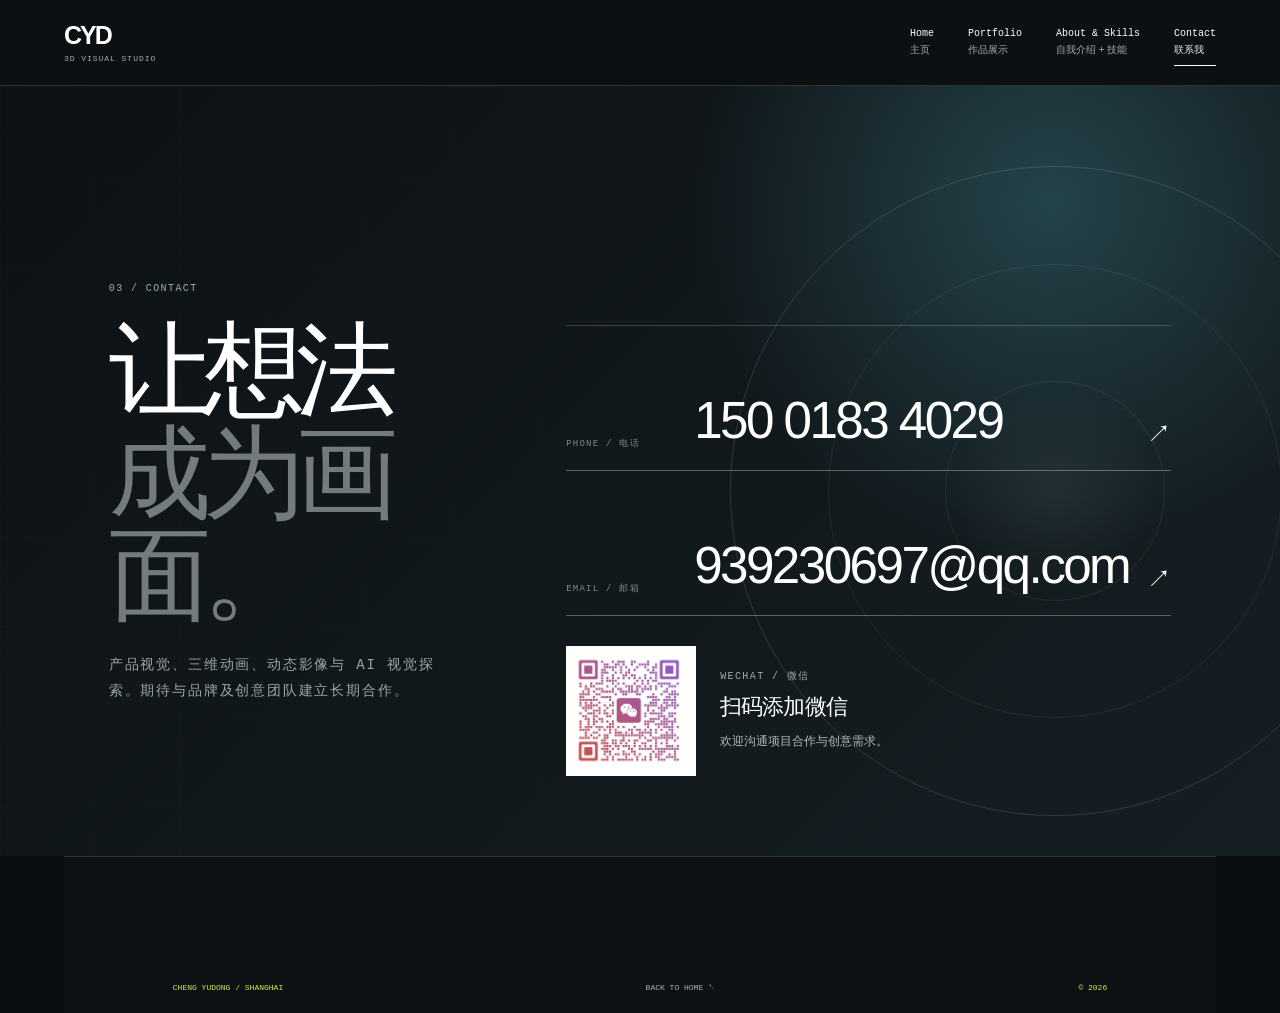
==== commit fe9064fc: "Remove external fonts for WeChat mobile reliability" ====
--- a/contact.html
+++ b/contact.html
@@ -5,9 +5,6 @@
   <meta name="viewport" content="width=device-width, initial-scale=1.0">
   <meta name="description" content="联系三维视觉设计师程玉栋。">
   <title>联系我 | 程玉栋</title>
-  <link rel="preconnect" href="https://fonts.googleapis.com">
-  <link rel="preconnect" href="https://fonts.gstatic.com" crossorigin>
-  <link href="https://fonts.googleapis.com/css2?family=DM+Mono:wght@400;500&family=Manrope:wght@300;400;500;600&family=Noto+Sans+SC:wght@300;400;500;600&display=swap" rel="stylesheet">
   <link rel="stylesheet" href="styles.css">
 </head>
 <body class="contact-page">
--- a/styles.css
+++ b/styles.css
@@ -40,5 +40,17 @@
 .cv-page{background:#fff}.cv-nav{background:#fff;border-color:#e7e6e1}.cv-intro{max-width:1320px;margin:auto;min-height:620px;padding-top:120px;padding-bottom:110px;grid-template-columns:1fr 320px;gap:12vw}.cv-intro-copy{max-width:670px}.cv-label{border-left:1px solid #222;padding-left:11px}.cv-intro h1{font-weight:300}.cv-intro h1 span{color:#24282a}.cv-meta{padding-top:11px;border-top:1px solid #e5e3de;max-width:430px}.cv-summary{max-width:565px}.avatar-card{box-shadow:none;border:1px solid #dcdedb}.avatar-art{height:410px}.cv-section{padding-top:125px;padding-bottom:125px;max-width:1440px;margin:auto}.cv-section header{display:block;text-align:center;margin-bottom:65px}.cv-section header p{display:inline-block;border-bottom:1px solid #bfc3c0;padding-bottom:8px}.cv-section header h2{font-size:clamp(40px,4.6vw,68px);margin-top:18px}.cv-section header em{display:block;margin:21px auto 0;max-width:440px}.cv-card-grid{gap:0;border-top:1px solid #dedfdb;border-left:1px solid #dedfdb;background:transparent}.cv-card-grid article{min-height:300px;border:0;border-right:1px solid #dedfdb;border-bottom:1px solid #dedfdb;box-shadow:none!important}.cv-card-grid article:hover{transform:none;background:#f6f7f4}.cv-skills{max-width:none;padding-left:8.5vw;padding-right:8.5vw;background:#f3f3ef;color:#1d2223}.cv-skills header p,.cv-skills header em{color:#747b78}.cv-skills header h2 span{color:#797f7d}.cv-skill-grid{border-color:#d5d7d2;background:#d5d7d2}.cv-skill-grid article{background:#fff;min-height:300px}.cv-skill-grid article>span,.cv-skill-grid h3 small{color:#667270}.cv-skill-grid h3{color:#1c2325}.cv-skill-grid p{color:#67716f}.skill-symbol{filter:invert(1)}.cv-experience{max-width:1200px;margin:auto;padding-top:125px;padding-bottom:125px;background:#fff}.cv-experience header{text-align:center;margin-bottom:65px}.cv-experience header p{display:inline-block;border-bottom:1px solid #bfc3c0;padding-bottom:8px}.cv-timeline article{grid-template-columns:180px 1fr;max-width:900px;margin:auto}.cv-timeline article>div{display:grid;grid-template-columns:1fr 120px 1.5fr;gap:25px;align-items:start}.cv-timeline p{grid-column:3;margin:0}.cv-footer{background:#faf9f6;color:#161c1e;text-align:center}.cv-footer>p{margin-bottom:0}.cv-footer h2{font-size:clamp(48px,5vw,76px);margin:12px 0 42px}.cv-footer>a{margin:auto;border-color:#8f9490;color:#161c1e;text-align:left}.cv-footer>a span{color:#676e69}.cv-footer>small{border-color:#d3d2cc;color:#7d817d}
 @media(max-width:800px){.cv-intro{min-height:0;padding-top:75px;padding-bottom:75px;grid-template-columns:1fr}.cv-section{padding-top:80px;padding-bottom:80px}.cv-card-grid{gap:0}.cv-skills{padding-left:6vw;padding-right:6vw}.cv-experience{padding-top:80px;padding-bottom:80px}.cv-timeline article>div{display:block}.cv-timeline p{margin-top:10px}.cv-footer{text-align:left}.cv-footer>a{margin:0}}
 
+/* Keep the Chinese name as a refined horizontal wordmark, never vertical text. */
+.cv-intro-copy{min-width:0}.cv-intro h1{display:flex;flex-direction:column;align-items:flex-start;gap:13px;margin:22px 0 0;line-height:1}.cv-intro h1 .name-cn{display:block;white-space:nowrap;font-family:"Noto Serif SC","Songti SC",serif;font-size:clamp(42px,4.1vw,68px);font-weight:500;letter-spacing:.13em;line-height:1.05}.cv-intro h1 .name-en{display:block;margin:0;font-family:Manrope,sans-serif;font-size:15px;font-weight:500;letter-spacing:.27em;line-height:1;text-transform:uppercase;color:#6f7976}.cv-meta{margin-top:25px;max-width:520px}.cv-summary{max-width:540px}@media(max-width:800px){.cv-intro h1 .name-cn{font-size:48px;letter-spacing:.08em}.cv-intro h1 .name-en{font-size:12px}}
+.mobile-video-link{display:none;color:#d8e6e2;text-decoration:none;font-size:12px;margin-top:16px;border-bottom:1px solid #7c8b88;padding-bottom:7px}@media(max-width:800px){.film-card video{display:block;pointer-events:none}.mobile-video-link{display:inline-block}.video-wrap video{width:100%;min-height:220px;object-fit:contain}}
+.mobile-video-start{display:none;margin-top:16px;padding:13px 17px;border:1px solid #9eafa9;background:transparent;color:#eef4f1;font:12px Manrope,"Noto Sans SC",sans-serif;cursor:pointer}@media(max-width:800px){.mobile-video-start{display:inline-block}.video-wrap:has(.is-loading){min-height:220px}}
+
+/* A tighter portfolio rhythm keeps the gallery curated rather than oversized. */
+.portfolio-main{max-width:1440px;margin:0 auto;padding:78px 7vw 96px}.portfolio-title{margin-bottom:48px}.portfolio-title h1{font-size:clamp(48px,6.3vw,94px);line-height:.88}.portfolio-title>p{max-width:360px;font-size:12px}.still-section{padding:74px 0 12px}.still-section header{margin-bottom:24px}.still-section h2{font-size:clamp(28px,3.3vw,46px)}.still-grid{gap:10px}.still-card{min-height:210px}.still-card img{min-height:210px}.work-filters{margin:62px 0 24px;padding-bottom:14px}.film-grid{gap:12px}.film-card{min-height:255px}.film-card span{padding:19px}.film-card b{font-size:19px}.portfolio-footer{padding-top:75px}@media(max-width:800px){.portfolio-main{padding:66px 6vw 72px}.portfolio-title{margin-bottom:35px}.portfolio-title h1{font-size:51px}.still-section{padding-top:54px}.still-card,.still-card.still-wide{min-height:150px}.still-card img{min-height:150px}.work-filters{margin-top:46px;margin-bottom:19px}.film-grid{gap:9px}.film-card,.film-card.film-wide{min-height:175px}.film-card span{padding:12px}.film-card b{font-size:14px}}
+.mobile-nav-loading{pointer-events:none;opacity:.72}@media(max-width:800px){.showcase-slide video{display:none}.showcase-slide{background:#101719}.showcase-slide.active{background:#101719}.showcase-slide.active:before{content:"";position:absolute;inset:0;background:url('assets/works/x4.jpg') center/cover;opacity:.78}.film-card video{background:#171d20}}
+
 /* Dimensional detailing for the original cartoon character illustration. */
 .avatar-art{background:radial-gradient(circle at 27% 24%,#e8fbf6 0 2%,transparent 21%),linear-gradient(145deg,#94c5ca 0%,#dcece7 47%,#8bb3bd 100%)}.avatar-orbit{position:absolute;border:1px solid #ffffff9e;border-radius:50%;opacity:.8}.orbit-a{width:310px;height:115px;top:78px;left:50%;transform:translateX(-50%) rotate(-19deg)}.orbit-b{width:225px;height:80px;top:130px;left:50%;transform:translateX(-50%) rotate(32deg);border-color:#5f9298}.avatar-shadow{position:absolute;width:215px;height:37px;border-radius:50%;background:#406e753d;bottom:27px;left:50%;transform:translateX(-50%);filter:blur(6px)}.avatar-chair{position:absolute;width:112px;height:160px;border-radius:50px 50px 17px 17px;background:linear-gradient(90deg,#1c2c31,#496a6f,#1f3034);left:50%;bottom:48px;transform:translateX(-50%);box-shadow:inset 13px 0 #637f83,inset -10px 0 #18262b}.avatar-body{background:linear-gradient(100deg,#16272d,#38565e 45%,#1f343b);box-shadow:inset 18px 0 #4e7076,inset -14px 0 #13242a}.avatar-neck{background:linear-gradient(90deg,#ca8e6c,#f2c4a1 48%,#c98b68);box-shadow:inset 8px 0 #bc7b5d}.avatar-head{background:linear-gradient(95deg,#c98968,#f3c5a1 49%,#d99875);box-shadow:inset 12px -3px #c88766,0 5px 9px #3f626854}.avatar-hair{height:76px;background:linear-gradient(110deg,#101619,#28383b 58%,#142024);box-shadow:inset 11px 0 #34494b}.avatar-fringe{position:absolute;width:80px;height:30px;top:21px;left:23px;border-radius:0 0 70% 25%;background:#172326;transform:rotate(-9deg)}.avatar-glasses i{background:linear-gradient(135deg,#d8ffff55,#749ea544);box-shadow:inset 0 0 0 1px #eaffff49}.avatar-shirt{background:linear-gradient(105deg,#25444d,#5d8b93 50%,#294750);box-shadow:inset 15px 0 #6d9ca1,inset -10px 0 #1e343b}.avatar-shirt i{position:absolute;width:40px;height:52px;border-left:1px solid #d5f2ec88;border-right:1px solid #d5f2ec88;left:50%;transform:translateX(-50%);top:22px}.avatar-laptop{background:linear-gradient(125deg,#172528,#50686b 50%,#1d2c30);box-shadow:0 8px #50696c,10px 12px 20px #1d343755}.avatar-laptop i{position:absolute;inset:5px;border:1px solid #99d4d045;border-radius:4px}.avatar-cube{position:absolute;right:28px;top:70px;width:41px;height:41px;background:linear-gradient(135deg,#f1d18c,#c7914d);transform:rotate(30deg) skewY(-11deg);box-shadow:8px 10px 16px #486b7055}.avatar-cube i,.avatar-cube b{position:absolute;background:#e8b96c}.avatar-cube i{width:42px;height:18px;left:12px;top:-10px;transform:skewX(-49deg)}.avatar-cube b{width:18px;height:42px;left:42px;top:-10px;transform:skewY(-41deg)}
+
+/* WeChat mobile: render a local poster-only first screen with no media request. */
+@media(max-width:800px){.showcase-slide{background:#111a1e}.showcase-slide video{display:none!important}.showcase-slide.active:before{background-image:url('assets/works/x4.jpg')!important}.showcase{background:#111a1e}}
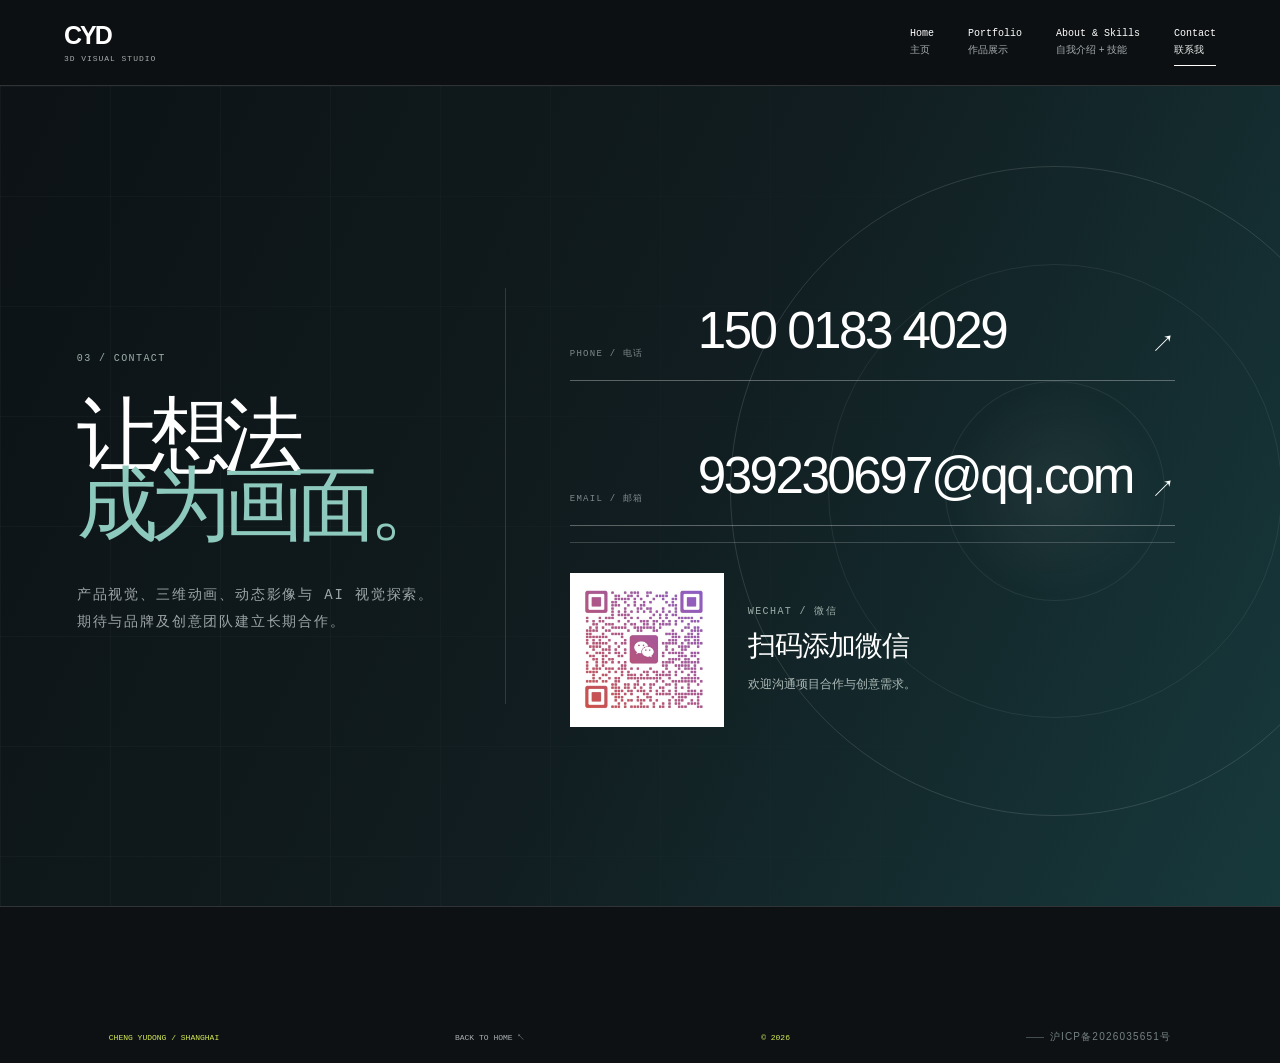
==== commit b9076020: "Add ICP filing footer links" ====
--- a/contact.html
+++ b/contact.html
@@ -14,7 +14,7 @@
     <section class="contact-lead"><p>03 / CONTACT</p><h1>让想法<br><span>成为画面。</span></h1><p>产品视觉、三维动画、动态影像与 AI 视觉探索。期待与品牌及创意团队建立长期合作。</p></section>
     <section class="contact-details"><a class="contact-line" href="tel:15001834029"><small>PHONE / 电话</small><strong>150 0183 4029</strong><b>↗</b></a><a class="contact-line" href="mailto:939230697@qq.com"><small>EMAIL / 邮箱</small><strong>939230697@qq.com</strong><b>↗</b></a><div class="wechat-card"><img src="assets/profile/wechat-qr.jpg" alt="程玉栋微信二维码"><div><small>WECHAT / 微信</small><strong>扫码添加微信</strong><p>欢迎沟通项目合作与创意需求。</p></div></div></section>
   </main>
-  <footer class="contact-foot"><span>CHENG YUDONG / SHANGHAI</span><a href="index.html">BACK TO HOME ↖</a><span>© 2026</span></footer>
+  <footer class="contact-foot"><span>CHENG YUDONG / SHANGHAI</span><a href="index.html">BACK TO HOME ↖</a><span>© 2026</span><a class="site-icp" href="https://beian.miit.gov.cn/" target="_blank" rel="noopener">沪ICP备2026035651号</a></footer>
   <script src="script.js"></script>
 </body>
 </html>
--- a/styles.css
+++ b/styles.css
@@ -42,8 +42,19 @@
 
 /* Keep the Chinese name as a refined horizontal wordmark, never vertical text. */
 .cv-intro-copy{min-width:0}.cv-intro h1{display:flex;flex-direction:column;align-items:flex-start;gap:13px;margin:22px 0 0;line-height:1}.cv-intro h1 .name-cn{display:block;white-space:nowrap;font-family:"Noto Serif SC","Songti SC",serif;font-size:clamp(42px,4.1vw,68px);font-weight:500;letter-spacing:.13em;line-height:1.05}.cv-intro h1 .name-en{display:block;margin:0;font-family:Manrope,sans-serif;font-size:15px;font-weight:500;letter-spacing:.27em;line-height:1;text-transform:uppercase;color:#6f7976}.cv-meta{margin-top:25px;max-width:520px}.cv-summary{max-width:540px}@media(max-width:800px){.cv-intro h1 .name-cn{font-size:48px;letter-spacing:.08em}.cv-intro h1 .name-en{font-size:12px}}
+
+/* Compact tool palette placed beside the profile character. */
+.cv-intro{grid-template-columns:minmax(0,1fr) 320px 245px;gap:48px}.cv-intro .software-aside{display:block;align-self:start;padding:0;margin:0;max-width:245px}.software-aside header{display:block;text-align:left;margin:0 0 16px}.software-aside header p{font-size:8px;padding:0;border:0}.software-aside header h2{font-size:22px;line-height:1.1;margin:8px 0}.software-aside header h2 span{display:none}.software-aside header em{display:none}.software-aside .cv-card-grid{grid-template-columns:repeat(3,1fr);gap:6px;border:0}.software-aside .cv-card-grid article{min-height:0;padding:8px;border:1px solid #e2e3df;background:#fff;text-align:center}.software-aside .cv-card-grid .app-icon{width:38px;height:38px;margin:0 auto 6px;padding:5px;border-radius:8px}.software-aside .cv-card-grid h3{font-size:8px;line-height:1.25;margin:0}.software-aside .cv-card-grid p{display:none}@media(max-width:1000px){.cv-intro{grid-template-columns:1fr 290px}.cv-intro .software-aside{grid-column:2;max-width:290px}.software-aside .cv-card-grid{grid-template-columns:repeat(3,1fr)}}@media(max-width:800px){.cv-intro{grid-template-columns:1fr}.cv-intro .software-aside{grid-column:auto;max-width:none;margin-top:-18px}.software-aside .cv-card-grid{grid-template-columns:repeat(3,1fr)}.software-aside header{text-align:left}}
+.cv-intro{grid-template-columns:minmax(360px,1fr) 480px 245px;gap:38px}.cv-intro-copy{max-width:500px}.cv-summary{font-size:14px;line-height:1.9;max-width:480px}.cv-meta{max-width:480px}.avatar-card{width:100%}.profile-portrait{height:auto;aspect-ratio:.76;object-fit:cover}@media(max-width:1180px){.cv-intro{grid-template-columns:minmax(310px,1fr) 360px 230px;gap:28px}.cv-summary{max-width:370px}}@media(max-width:1000px){.cv-intro{grid-template-columns:1fr 300px}.cv-intro-copy{max-width:540px}.cv-summary{max-width:520px}.cv-intro .software-aside{grid-column:2}}
+
+/* Editorial identity composition: declaration, portrait, then a tool wall. */
+.cv-page{background:#f1f2ef}.cv-intro{max-width:1540px;min-height:720px;padding:72px 6vw;grid-template-columns:minmax(320px,.8fr) minmax(430px,1.16fr) 270px;gap:0;align-items:stretch}.cv-intro-copy{max-width:none;padding:58px 44px 42px;background:#172125;color:#f4f6f3;display:flex;flex-direction:column;justify-content:flex-end}.cv-label{color:#a9c6c0;border-left-color:#a9c6c0}.cv-intro h1{gap:17px;margin:24px 0 0}.cv-intro h1 .name-cn{color:#f5f6f2;font-size:clamp(48px,5.2vw,82px);letter-spacing:.08em}.cv-intro h1 .name-en{color:#a9cfc6;font-size:13px;letter-spacing:.35em}.cv-meta{border-color:#ffffff3b;color:#c6d1ce;margin-top:30px;padding-top:14px}.cv-summary{color:#c8d0cd;font-size:13px;line-height:2;margin:30px 0}.cv-intro-copy>a{margin-top:auto;align-self:flex-start;color:#eef5f1;border-color:#a9c6c0}.avatar-card{border:0;align-self:stretch;background:#b6d8db}.profile-portrait{height:100%;min-height:540px;aspect-ratio:auto;object-position:center;background:#b6d8db}.avatar-card figcaption{padding:15px 20px;background:#172125}.cv-intro .software-aside{max-width:none;background:#d8ebe7;color:#172125;padding:34px 24px;margin:0;align-self:stretch;display:flex;flex-direction:column;justify-content:center}.software-aside header{margin-bottom:24px}.software-aside header p{color:#52706b;font-size:8px}.software-aside header h2{font-size:31px;letter-spacing:-.07em;margin:8px 0}.software-aside .cv-card-grid{grid-template-columns:repeat(3,1fr);gap:7px}.software-aside .cv-card-grid article{padding:12px 5px 10px;background:#f7faf8;border-color:#c2d5d0}.software-aside .cv-card-grid .app-icon{width:44px;height:44px;margin-bottom:8px}.software-aside .cv-card-grid h3{font-size:8px;white-space:nowrap;overflow:hidden;text-overflow:ellipsis}.contact-page{background:#10191c}.contact-main{max-width:1540px;margin:auto;min-height:calc(100vh - 80px);padding:80px 6vw;grid-template-columns:minmax(350px,.88fr) minmax(500px,1.12fr);gap:0;background:linear-gradient(115deg,#0c1215 0%,#111d20 51%,#17393c 100%)}.contact-main:after{background-image:linear-gradient(90deg,#ffffff08 1px,transparent 1px),linear-gradient(#ffffff07 1px,transparent 1px);background-size:110px 110px;mask-image:linear-gradient(90deg,#000,transparent 90%)}.contact-lead{padding:55px 58px 55px 0;display:flex;flex-direction:column;justify-content:flex-end;border-right:1px solid #ffffff22}.contact-lead h1{font-size:clamp(62px,6.3vw,104px);line-height:.86;margin:27px 0 29px;letter-spacing:-.1em}.contact-lead h1 span{color:#8ec9bd}.contact-lead>p:last-child{max-width:370px;font-size:13px}.contact-details{align-self:center;border:0;padding:0 0 0 64px}.contact-line{grid-template-columns:105px 1fr auto;padding:29px 0}.contact-line strong{font-size:clamp(25px,3.1vw,47px);letter-spacing:-.065em}.wechat-card{margin-top:16px;padding:30px 0;border-top:1px solid #ffffff2e;grid-template-columns:154px 1fr}.wechat-card img{width:154px;padding:7px}.wechat-card strong{font-size:28px}.contact-foot{max-width:1540px;margin:0 auto}@media(max-width:1000px){.cv-intro{grid-template-columns:1fr 1fr;padding:50px 6vw}.cv-intro .software-aside{grid-column:span 2}.avatar-card{min-height:500px}.cv-intro-copy{padding:42px}.contact-main{grid-template-columns:1fr;padding:70px 8vw}.contact-lead{border-right:0;border-bottom:1px solid #ffffff22;padding:35px 0 48px}.contact-details{padding:42px 0 0;max-width:720px;width:100%}}@media(max-width:800px){.cv-intro{display:grid;grid-template-columns:1fr;padding:0;gap:0}.cv-intro-copy{padding:56px 7vw 46px;min-height:480px}.cv-intro h1 .name-cn{font-size:56px}.avatar-card{min-height:0}.profile-portrait{min-height:0;height:auto;aspect-ratio:.83}.cv-intro .software-aside{grid-column:auto;padding:46px 7vw}.contact-main{padding:65px 6vw}.contact-lead{padding:25px 0 40px}.contact-lead h1{font-size:64px}.contact-details{padding-top:35px}.contact-line strong{font-size:25px}.wechat-card{grid-template-columns:116px 1fr}.wechat-card img{width:116px}.wechat-card strong{font-size:20px}}
+.project-still-grid .still-card span{gap:5px}.project-still-grid .still-card span small{font:8px "DM Mono",monospace;letter-spacing:.12em;color:#b6ddd6}.project-still-grid .still-card{min-height:225px}.project-still-grid .still-card img{min-height:225px}.project-still-grid .still-card.still-wide{min-height:290px}.project-still-grid .still-card.still-wide img{min-height:290px}@media(max-width:800px){.project-still-grid .still-card,.project-still-grid .still-card.still-wide{min-height:155px}.project-still-grid .still-card img,.project-still-grid .still-card.still-wide img{min-height:155px}.project-still-grid .still-card span small{font-size:7px}}
+.project-index{padding-top:84px}.project-index header{margin-bottom:55px}.project-collection{border-top:1px solid #ffffff2d}.project-row{display:grid;grid-template-columns:210px 1fr;gap:42px;padding:34px 0;border-bottom:1px solid #ffffff2d}.project-copy{padding-top:8px}.project-copy small{font:9px "DM Mono",monospace;letter-spacing:.12em;color:#9dbab4}.project-copy h3{font-size:25px;font-weight:400;letter-spacing:-.05em;margin:13px 0}.project-copy p{font-size:11px;line-height:1.9;color:#a8b2b0;margin:0}.project-frames{display:grid;grid-template-columns:1.5fr 1fr 1fr;gap:9px;min-height:215px}.project-frames button{min-width:0;padding:0;border:0;background:#151b1e;cursor:pointer;overflow:hidden;position:relative}.project-frames button:first-child{grid-row:span 1}.project-frames img{display:block;width:100%;height:100%;object-fit:cover;transition:transform .65s ease,filter .35s}.project-frames button:hover img{transform:scale(1.045);filter:brightness(.78)}.project-row:nth-child(even) .project-frames{grid-template-columns:1fr 1fr 1.5fr}.project-row:nth-child(even) .project-frames button:first-child{order:3}@media(max-width:800px){.project-index{padding-top:55px}.project-index header{margin-bottom:34px}.project-row{grid-template-columns:1fr;gap:22px;padding:30px 0}.project-copy h3{font-size:23px}.project-copy p{max-width:370px}.project-frames{min-height:150px;gap:6px}.project-row:nth-child(even) .project-frames{grid-template-columns:1.5fr 1fr 1fr}.project-row:nth-child(even) .project-frames button:first-child{order:0}}
+
+/* The extended still archive is paced as a second act, rather than a loose image dump. */
+.project-row-studio{padding-top:48px;padding-bottom:48px}.project-row-studio .project-copy{position:relative}.project-row-studio .project-copy:before{content:"SELECTED / 2026";display:block;margin-bottom:24px;font:8px "DM Mono",monospace;letter-spacing:.15em;color:#5f8f87}.project-row-studio .project-frames{min-height:250px}.project-row-studio:nth-child(7n+1) .project-frames{grid-template-columns:1.7fr 1fr 1.12fr}.project-row-studio:nth-child(7n+2) .project-frames{grid-template-columns:1fr 1.55fr 1fr}.project-row-studio:nth-child(7n+3) .project-frames{grid-template-columns:1.15fr 1fr 1.7fr}@media(max-width:800px){.project-row-studio{padding-top:35px;padding-bottom:35px}.project-row-studio .project-copy:before{margin-bottom:16px}.project-row-studio .project-frames{min-height:165px}.project-row-studio:nth-child(7n+1) .project-frames,.project-row-studio:nth-child(7n+2) .project-frames,.project-row-studio:nth-child(7n+3) .project-frames{grid-template-columns:1.5fr 1fr 1fr}}
 .mobile-video-link{display:none;color:#d8e6e2;text-decoration:none;font-size:12px;margin-top:16px;border-bottom:1px solid #7c8b88;padding-bottom:7px}@media(max-width:800px){.film-card video{display:block;pointer-events:none}.mobile-video-link{display:inline-block}.video-wrap video{width:100%;min-height:220px;object-fit:contain}}
-.mobile-video-start{display:none;margin-top:16px;padding:13px 17px;border:1px solid #9eafa9;background:transparent;color:#eef4f1;font:12px Manrope,"Noto Sans SC",sans-serif;cursor:pointer}@media(max-width:800px){.mobile-video-start{display:inline-block}.video-wrap:has(.is-loading){min-height:220px}}
 
 /* A tighter portfolio rhythm keeps the gallery curated rather than oversized. */
 .portfolio-main{max-width:1440px;margin:0 auto;padding:78px 7vw 96px}.portfolio-title{margin-bottom:48px}.portfolio-title h1{font-size:clamp(48px,6.3vw,94px);line-height:.88}.portfolio-title>p{max-width:360px;font-size:12px}.still-section{padding:74px 0 12px}.still-section header{margin-bottom:24px}.still-section h2{font-size:clamp(28px,3.3vw,46px)}.still-grid{gap:10px}.still-card{min-height:210px}.still-card img{min-height:210px}.work-filters{margin:62px 0 24px;padding-bottom:14px}.film-grid{gap:12px}.film-card{min-height:255px}.film-card span{padding:19px}.film-card b{font-size:19px}.portfolio-footer{padding-top:75px}@media(max-width:800px){.portfolio-main{padding:66px 6vw 72px}.portfolio-title{margin-bottom:35px}.portfolio-title h1{font-size:51px}.still-section{padding-top:54px}.still-card,.still-card.still-wide{min-height:150px}.still-card img{min-height:150px}.work-filters{margin-top:46px;margin-bottom:19px}.film-grid{gap:9px}.film-card,.film-card.film-wide{min-height:175px}.film-card span{padding:12px}.film-card b{font-size:14px}}
@@ -53,4 +64,32 @@
 .avatar-art{background:radial-gradient(circle at 27% 24%,#e8fbf6 0 2%,transparent 21%),linear-gradient(145deg,#94c5ca 0%,#dcece7 47%,#8bb3bd 100%)}.avatar-orbit{position:absolute;border:1px solid #ffffff9e;border-radius:50%;opacity:.8}.orbit-a{width:310px;height:115px;top:78px;left:50%;transform:translateX(-50%) rotate(-19deg)}.orbit-b{width:225px;height:80px;top:130px;left:50%;transform:translateX(-50%) rotate(32deg);border-color:#5f9298}.avatar-shadow{position:absolute;width:215px;height:37px;border-radius:50%;background:#406e753d;bottom:27px;left:50%;transform:translateX(-50%);filter:blur(6px)}.avatar-chair{position:absolute;width:112px;height:160px;border-radius:50px 50px 17px 17px;background:linear-gradient(90deg,#1c2c31,#496a6f,#1f3034);left:50%;bottom:48px;transform:translateX(-50%);box-shadow:inset 13px 0 #637f83,inset -10px 0 #18262b}.avatar-body{background:linear-gradient(100deg,#16272d,#38565e 45%,#1f343b);box-shadow:inset 18px 0 #4e7076,inset -14px 0 #13242a}.avatar-neck{background:linear-gradient(90deg,#ca8e6c,#f2c4a1 48%,#c98b68);box-shadow:inset 8px 0 #bc7b5d}.avatar-head{background:linear-gradient(95deg,#c98968,#f3c5a1 49%,#d99875);box-shadow:inset 12px -3px #c88766,0 5px 9px #3f626854}.avatar-hair{height:76px;background:linear-gradient(110deg,#101619,#28383b 58%,#142024);box-shadow:inset 11px 0 #34494b}.avatar-fringe{position:absolute;width:80px;height:30px;top:21px;left:23px;border-radius:0 0 70% 25%;background:#172326;transform:rotate(-9deg)}.avatar-glasses i{background:linear-gradient(135deg,#d8ffff55,#749ea544);box-shadow:inset 0 0 0 1px #eaffff49}.avatar-shirt{background:linear-gradient(105deg,#25444d,#5d8b93 50%,#294750);box-shadow:inset 15px 0 #6d9ca1,inset -10px 0 #1e343b}.avatar-shirt i{position:absolute;width:40px;height:52px;border-left:1px solid #d5f2ec88;border-right:1px solid #d5f2ec88;left:50%;transform:translateX(-50%);top:22px}.avatar-laptop{background:linear-gradient(125deg,#172528,#50686b 50%,#1d2c30);box-shadow:0 8px #50696c,10px 12px 20px #1d343755}.avatar-laptop i{position:absolute;inset:5px;border:1px solid #99d4d045;border-radius:4px}.avatar-cube{position:absolute;right:28px;top:70px;width:41px;height:41px;background:linear-gradient(135deg,#f1d18c,#c7914d);transform:rotate(30deg) skewY(-11deg);box-shadow:8px 10px 16px #486b7055}.avatar-cube i,.avatar-cube b{position:absolute;background:#e8b96c}.avatar-cube i{width:42px;height:18px;left:12px;top:-10px;transform:skewX(-49deg)}.avatar-cube b{width:18px;height:42px;left:42px;top:-10px;transform:skewY(-41deg)}
 
 /* WeChat mobile: render a local poster-only first screen with no media request. */
-@media(max-width:800px){.showcase-slide{background:#111a1e}.showcase-slide video{display:none!important}.showcase-slide.active:before{background-image:url('assets/works/x4.jpg')!important}.showcase{background:#111a1e}}
+@media(max-width:800px){.showcase-slide{background:#111a1e}.showcase-slide video{display:block!important}.showcase-slide.active:before{display:none}.showcase{background:#111a1e}}
+
+/* Profile rhythm: the declaration sits in the visual centre, with the action close to its copy. */
+.cv-intro-copy{justify-content:center}.cv-intro-copy>a{margin-top:38px}.software-aside .cv-card-grid{grid-template-columns:repeat(2,minmax(0,1fr));gap:8px}.software-aside .cv-card-grid article{min-height:102px;padding:13px 7px 11px}.software-aside .cv-card-grid .app-icon{width:48px;height:48px;margin:0 auto 9px}.software-aside .cv-card-grid h3{font-size:9px}@media(max-width:800px){.cv-intro-copy{justify-content:center}.cv-intro-copy>a{margin-top:34px}.software-aside .cv-card-grid{grid-template-columns:repeat(2,minmax(0,1fr))}}
+
+/* Video work is deliberately split by process: generative AI first, commercial craft second. */
+.video-collection{margin-top:54px}.video-collection:first-of-type{margin-top:0}.video-collection-head{display:flex;align-items:end;justify-content:space-between;gap:30px;padding:0 0 18px;border-bottom:1px solid #ffffff2b}.video-collection-head p{margin:0;font:9px "DM Mono",monospace;letter-spacing:.15em;color:#92bcb4}.video-collection-head h2{margin:10px 0 0;font-size:clamp(27px,3vw,42px);font-weight:400;letter-spacing:-.06em}.video-collection-head span{max-width:280px;color:#9da8a7;font-size:11px;line-height:1.7}.video-collection .film-grid{margin-top:16px}@media(max-width:800px){.video-collection{margin-top:43px}.video-collection-head{display:block;padding-bottom:15px}.video-collection-head h2{font-size:29px}.video-collection-head span{display:block;margin-top:10px;font-size:10px}.video-collection .film-grid{margin-top:10px}}
+@media(max-width:800px){.portfolio-title{display:block}.portfolio-title div{max-width:none}.portfolio-title p{max-width:none}.project-collection{border-top-color:#2f3639}.project-row{padding:26px 0}.project-copy{padding-top:0}.project-copy small{display:block;margin-bottom:10px}.project-copy h3{font-size:21px;line-height:1.12;margin:0 0 10px}.project-copy p{font-size:11px;line-height:1.75;max-width:none}.project-frames{grid-template-columns:1fr 1fr!important;grid-auto-rows:minmax(118px,auto)}.project-frames button:first-child{grid-column:1 / -1;order:0!important}.film-card,.film-card.film-wide{min-height:164px;border-radius:16px;overflow:hidden}.film-card video{object-position:center center}.film-card span{background:linear-gradient(180deg,transparent 0,#0d1316c4 45%,#0c1215f5 100%)}.film-card small{font-size:8px}.film-card b{font-size:13px;line-height:1.1}.film-card i{display:block;font-size:10px;line-height:1.5}.portfolio-footer{padding-top:56px}.portfolio-footer h2{font-size:34px;line-height:.96}.portfolio-footer a{font-size:14px}.showcase-copy{width:min(100%,420px)}.showcase-title{font-size:clamp(54px,17vw,82px)}.showcase-title span{display:block;margin-top:10px;font-size:.28em}.showcase-bottom{display:grid;grid-template-columns:1fr;gap:8px}.showcase-controls{bottom:18px}.video-wrap video{border-radius:18px;background:#0e1215}.project-main{padding-bottom:48px}.project-meta h1{font-size:clamp(32px,10vw,44px);line-height:.95}.project-credit{display:grid;grid-template-columns:1fr;gap:6px}.mobile-video-link{margin-top:14px}}
+
+/* Home title is intentionally compact: a signature over the moving artwork, not a competing headline. */
+.showcase-glass .showcase-title{margin:18px 0 7px;font-family:Manrope,"Noto Sans SC",sans-serif;font-size:clamp(52px,7.2vw,106px);font-weight:500;line-height:.82;letter-spacing:-.09em;color:#fff;text-shadow:0 12px 35px #0004}.showcase-glass .showcase-title em{font-style:normal;font-weight:300;letter-spacing:-.075em;color:#a7d4cc}.showcase-title-cn{margin:13px 0 24px;font-size:11px;letter-spacing:.26em;color:#d9e9e5}.showcase-glass .showcase-link{margin-top:0}@media(max-width:800px){.showcase-glass .showcase-title{font-size:57px;line-height:.8}.showcase-title-cn{margin:11px 0 21px;font-size:9px;letter-spacing:.18em}}
+
+/* Tool marks live directly on the soft-green field; the final item closes the grid as a full-width signature. */
+.software-aside .cv-card-grid{gap:0;border-top:1px solid #88aaa3;border-left:1px solid #88aaa3}.software-aside .cv-card-grid article{min-height:104px;padding:14px 8px 11px;background:transparent;border:0;border-right:1px solid #88aaa3;border-bottom:1px solid #88aaa3}.software-aside .cv-card-grid article:last-child{grid-column:span 2}.software-aside .cv-card-grid .app-icon{width:49px;height:49px;padding:0;border:0;border-radius:0;background:transparent!important}.software-aside .cv-card-grid .app-icon img{mix-blend-mode:multiply}.software-aside .cv-card-grid h3{font-size:9px;font-weight:600;letter-spacing:.01em}@media(max-width:800px){.software-aside .cv-card-grid article:last-child{grid-column:span 2}}
+
+/* A wide title plaque keeps the home mark closer to the visual centre than a tall card. */
+.showcase-hud{left:50%;bottom:16.5vh;transform:translateX(-50%);width:min(720px,88vw);gap:16px}.showcase-hud .showcase-copy{padding:0;border:0;border-radius:0;background:transparent;backdrop-filter:none;-webkit-backdrop-filter:none;box-shadow:none;text-align:center}.showcase-glass .showcase-eyebrow{display:inline-block;padding:0 13px;border-left:1px solid #a9d4cc;border-right:1px solid #a9d4cc;color:#dbeae6;font-size:9px;line-height:1.15;letter-spacing:.24em}.showcase-glass .showcase-title{margin:24px 0 0;font-family:Manrope,"Helvetica Neue",sans-serif;font-size:clamp(62px,7.3vw,104px);font-weight:500;line-height:.86;letter-spacing:-.065em;white-space:normal;color:#fff}.showcase-glass .showcase-title span{display:block;margin-top:17px;font-family:"Noto Serif SC","Songti SC",serif;font-size:.3em;font-weight:400;line-height:1;letter-spacing:.2em;color:#b2ded5}.showcase-title-cn{margin:24px 0 29px;font-size:10px;font-weight:500;letter-spacing:.2em;color:#e1efeb}.showcase-hud .showcase-link{margin:0 auto;padding:0 3px 10px;font-size:13px}.showcase-hud .showcase-controls{border-radius:999px}.showcase-hud .showcase-bottom{padding-top:2px}@media(max-width:800px){.showcase-hud{bottom:30px;width:min(460px,88vw);gap:12px}.showcase-hud .showcase-copy{padding:0}.showcase-glass .showcase-eyebrow{font-size:8px;letter-spacing:.16em}.showcase-glass .showcase-title{font-size:clamp(53px,14vw,74px);letter-spacing:-.06em}.showcase-glass .showcase-title span{margin-top:13px;font-size:.34em;letter-spacing:.15em}.showcase-title-cn{margin:18px 0 23px;font-size:9px;letter-spacing:.1em}}
+
+.site-icp{display:inline-flex;align-items:center;gap:6px;font:500 10px "DM Mono","Noto Sans SC",sans-serif;letter-spacing:.12em;text-decoration:none;opacity:.72;transition:opacity .25s ease,color .25s ease}
+.site-icp:hover{opacity:1}
+.site-icp:before{content:"";width:18px;height:1px;background:currentColor;opacity:.55}
+.showcase-icp{margin-left:auto;color:#d9e7e3}
+.cv-footer .site-icp{display:inline-flex;margin-top:18px;color:#7d817d}
+.portfolio-footer .site-icp{display:inline-flex;margin-top:18px;color:#666}
+.contact-foot .site-icp{color:#9caea9}
+.project-footer{align-items:center}
+.project-footer-meta{display:flex;align-items:center;gap:26px}
+.project-footer .site-icp{color:#5f6769}
+@media(max-width:800px){.showcase-hud .showcase-bottom{display:grid;grid-template-columns:1fr;gap:8px}.showcase-icp{margin-left:0}.contact-foot{height:auto;min-height:44px;padding:12px 0;gap:10px;flex-wrap:wrap}.project-footer{display:grid;gap:14px}.project-footer-meta{gap:14px;flex-wrap:wrap}.cv-footer .site-icp,.portfolio-footer .site-icp{margin-top:14px}}
